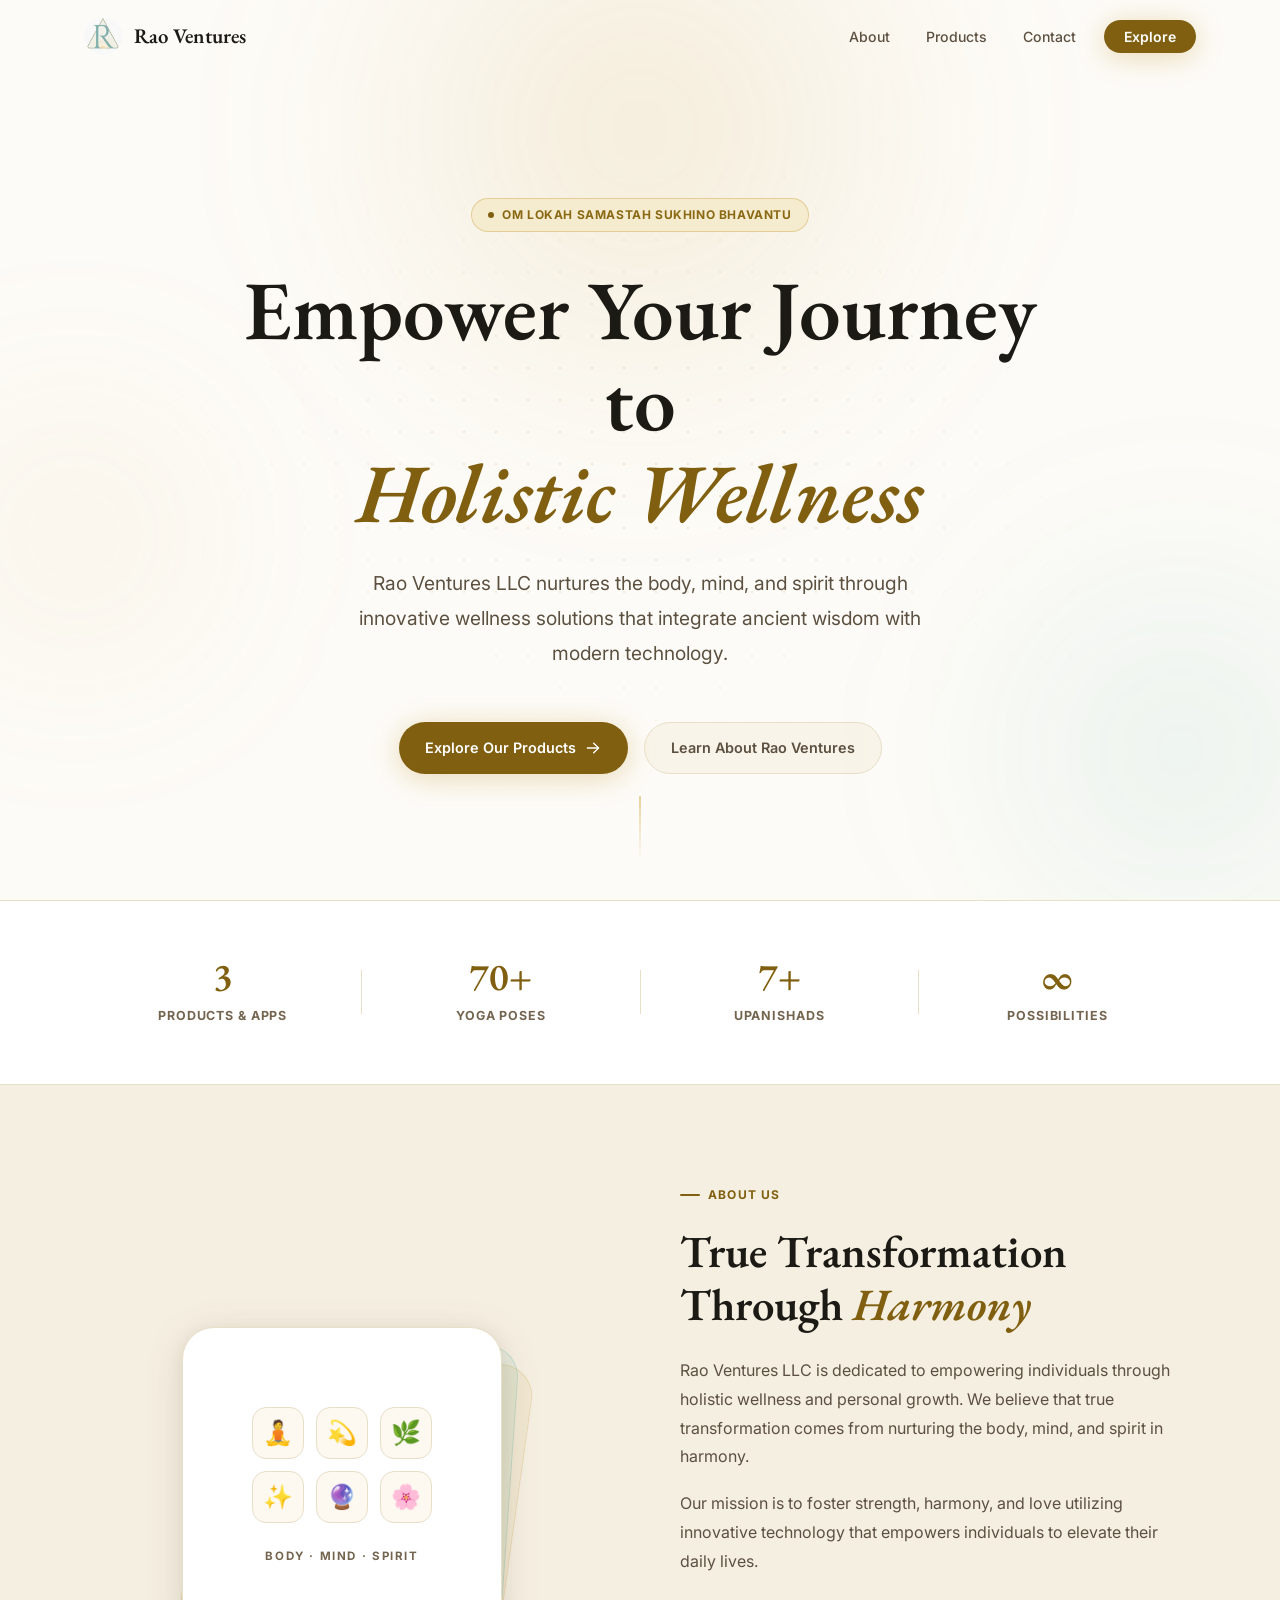
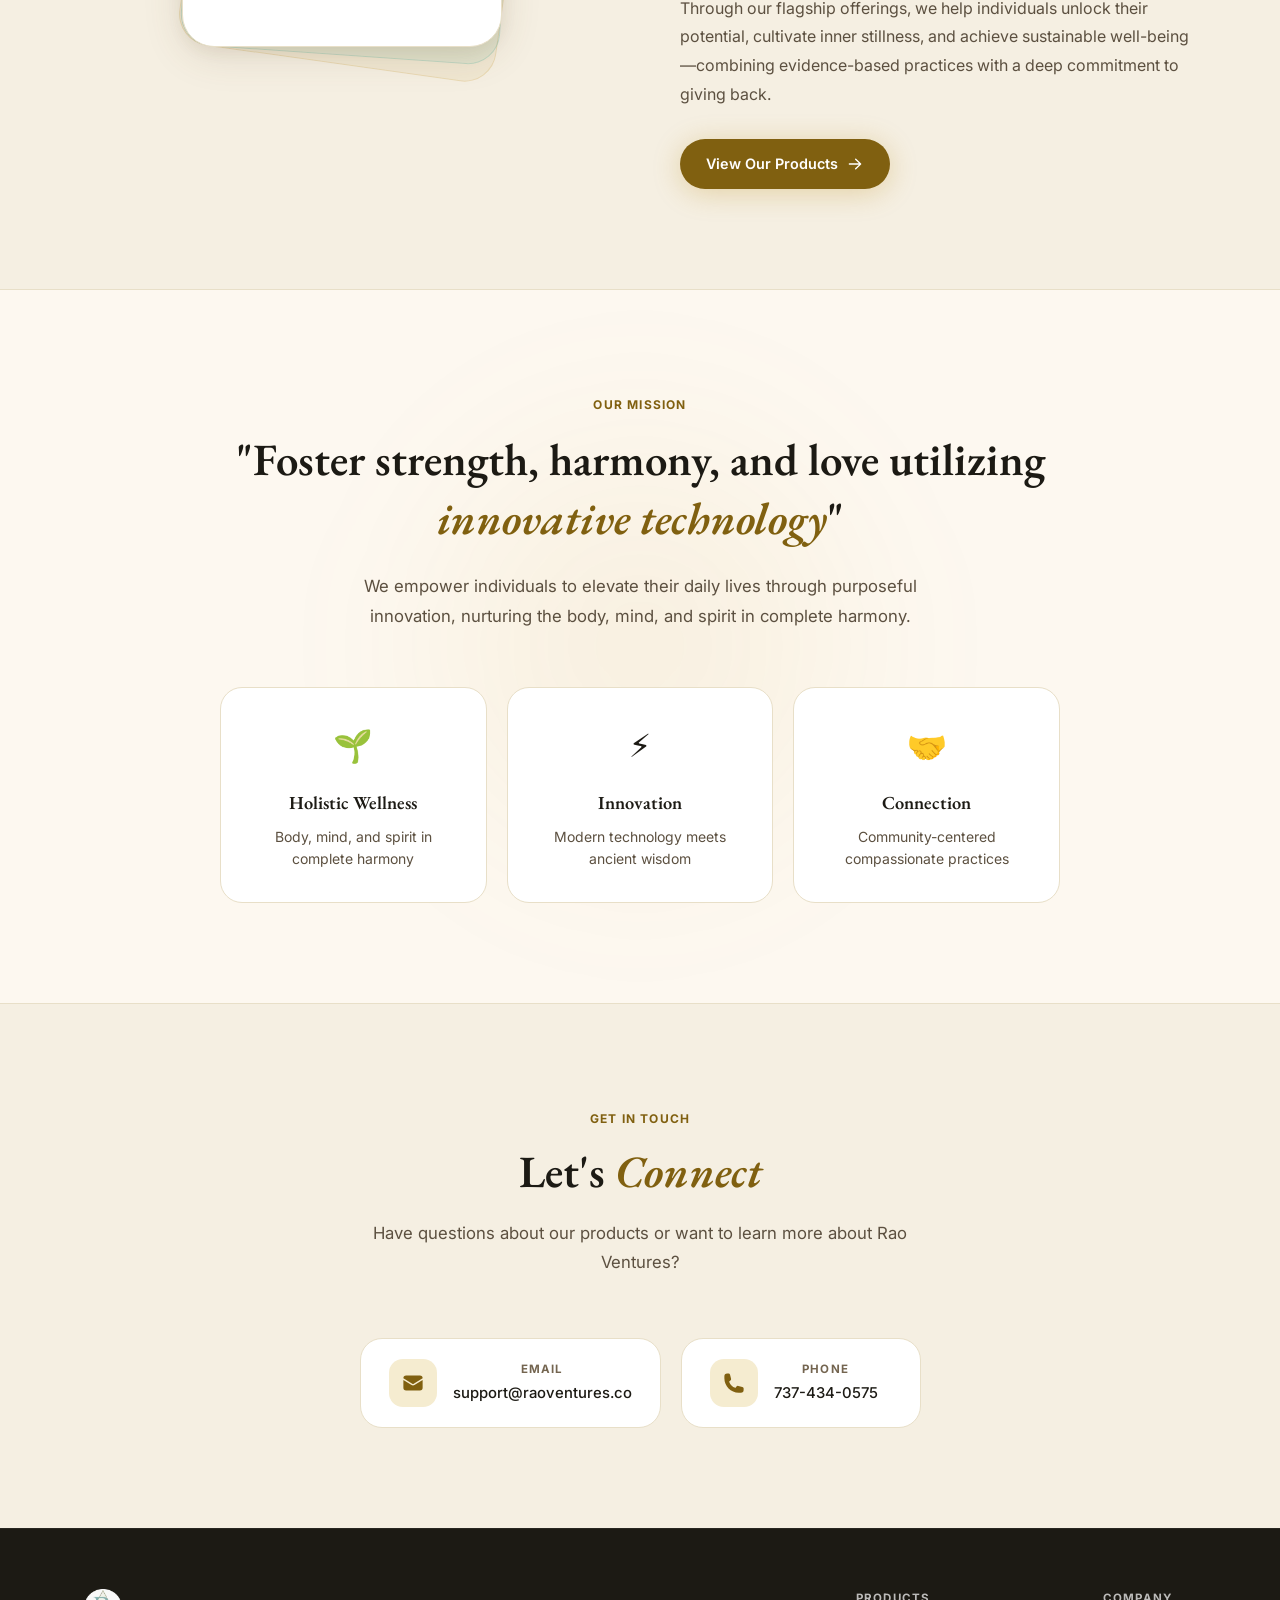
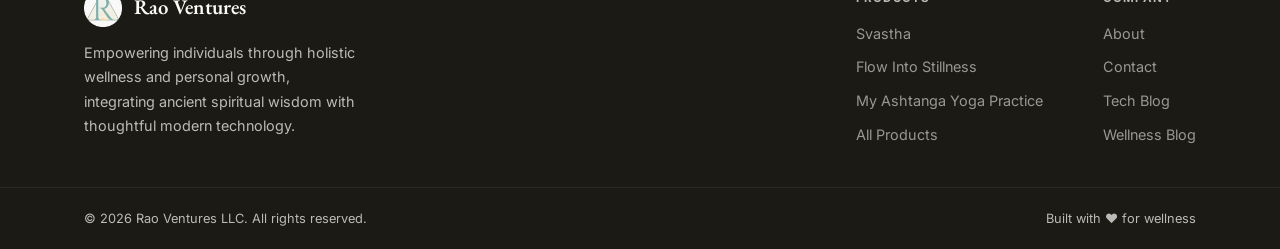
==== index.html @ b7d1df50 "feat: enhance accessibility with skip link and ARIA attributes" ====
<!DOCTYPE html>
<html lang="en">

<head>
  <meta charset="UTF-8" />
  <meta name="viewport" content="width=device-width, initial-scale=1.0" />
  <title>Rao Ventures — Holistic Wellness & Innovation</title>
  <meta name="description"
    content="Rao Ventures LLC empowers individuals through holistic wellness and personal growth, integrating modern technologies with compassionate, community-centered practices." />
  <meta name="keywords"
    content="Rao Ventures, wellness, yoga, meditation, technology, holistic health, Svastha, Flow Into Stillness" />
  <meta name="author" content="Rao Ventures LLC" />
  <meta property="og:title" content="Rao Ventures — Holistic Wellness & Innovation" />
  <meta property="og:description" content="Empowering individuals through holistic wellness and personal growth." />
  <meta property="og:url" content="https://raoventures.co" />
  <meta property="og:type" content="website" />
  <meta name="twitter:card" content="summary_large_image" />
  <meta name="twitter:site" content="@rao_ventures" />
  <link rel="canonical" href="https://raoventures.co" />

  <link rel="preconnect" href="https://fonts.googleapis.com" />
  <link rel="preconnect" href="https://fonts.gstatic.com" crossorigin />
  <link rel="preload"
    href="https://fonts.googleapis.com/css2?family=EB+Garamond:ital,wght@0,400;0,500;0,600;1,400;1,600&family=Inter:wght@300;400;500;600;700&display=swap"
    as="style" onload="this.onload=null;this.rel='stylesheet'" />
  <noscript>
    <link
      href="https://fonts.googleapis.com/css2?family=EB+Garamond:ital,wght@0,400;0,500;0,600;1,400;1,600&family=Inter:wght@300;400;500;600;700&display=swap"
      rel="stylesheet" />
  </noscript>
  <link rel="preload" as="image" href="images/r_logo.webp" fetchpriority="high" type="image/webp" />

  <link rel="stylesheet" href="styles.css" />
  <link rel="icon" type="image/png" href="images/r_logo.png" />

  <!-- Vexo Web Analytics -->
  <script src="https://www.vexo.co/analytics.js" defer></script>
</head>

<body class="home-page">
  <a class="skip-link" href="#main-content">Skip to main content</a>

  <!-- Navigation -->
  <nav id="navbar" role="navigation" aria-label="Main navigation">
    <div class="nav-inner container">
      <a href="index.html" class="nav-brand" aria-label="Rao Ventures Home">
        <picture>
          <source srcset="images/r_logo.webp" type="image/webp" />
          <img src="images/r_logo.png" alt="Rao Ventures logo" class="nav-logo-img" width="38" height="38" />
        </picture>
        <span class="nav-brand-name">Rao Ventures</span>
      </a>
      <ul class="nav-links" role="list">
        <li><a href="#about" class="nav-link">About</a></li>
        <li><a href="products.html" class="nav-link">Products</a></li>
        <li><a href="#contact" class="nav-link">Contact</a></li>
        <li><a href="products.html" class="nav-cta" id="nav-explore-btn">Explore</a></li>
      </ul>
      <button class="nav-toggle" id="nav-toggle" type="button" aria-label="Toggle navigation menu" aria-expanded="false"
        aria-controls="nav-mobile-menu">
        <span aria-hidden="true"></span><span aria-hidden="true"></span><span aria-hidden="true"></span>
      </button>
    </div>
    <div class="nav-mobile-menu" id="nav-mobile-menu" aria-hidden="true">
      <a href="#about" class="nav-mobile-link">About</a>
      <a href="products.html" class="nav-mobile-link">Products</a>
      <a href="#contact" class="nav-mobile-link">Contact</a>
    </div>
  </nav>

  <main id="main-content" tabindex="-1">
  <!-- Hero Section -->
  <section class="hero" id="hero" aria-labelledby="hero-title">
    <div class="hero-bg" aria-hidden="true">
      <div class="hero-orb hero-orb-1"></div>
      <div class="hero-orb hero-orb-2"></div>
      <div class="hero-orb hero-orb-3"></div>
      <div class="hero-grid"></div>
    </div>
    <div class="container hero-content">
      <div class="hero-badge reveal">
        <span class="hero-badge-dot"></span>
        <span lang="sa-Latn">Om Lokah Samastah Sukhino Bhavantu</span>
        <span class="sr-only"> — May all beings everywhere be happy and free</span>
      </div>

      <h1 id="hero-title" class="hero-title reveal reveal-delay-1">
        Empower Your Journey to<br />
        <em class="hero-title-accent">Holistic Wellness</em>
      </h1>
      <p class="hero-subtitle reveal reveal-delay-2">
        Rao Ventures LLC nurtures the body, mind, and spirit through innovative wellness solutions that integrate
        ancient wisdom with modern technology.
      </p>
      <div class="hero-actions reveal reveal-delay-3">
        <a href="products.html" class="btn btn-primary" id="hero-explore-btn">
          <span>Explore Our Products</span>
          <svg xmlns="http://www.w3.org/2000/svg" viewBox="0 0 20 20" fill="currentColor" aria-hidden="true">
            <path fill-rule="evenodd"
              d="M3 10a.75.75 0 01.75-.75h10.638L10.23 5.29a.75.75 0 111.04-1.08l5.5 5.25a.75.75 0 010 1.08l-5.5 5.25a.75.75 0 11-1.04-1.08l4.158-3.96H3.75A.75.75 0 013 10z"
              clip-rule="evenodd" />
          </svg>
        </a>
        <a href="#about" class="btn btn-ghost" id="hero-about-btn">Learn About Rao Ventures</a>
      </div>
    </div>
    <div class="hero-scroll-indicator" aria-hidden="true">
      <div class="scroll-line"></div>
    </div>
  </section>

  <!-- Stats Bar -->
  <section class="stats-bar" aria-label="Key statistics">
    <div class="container stats-inner">
      <div class="stat reveal">
        <span class="stat-number">3</span>
        <span class="stat-label">Products &amp; Apps</span>
      </div>
      <div class="stat-divider" aria-hidden="true"></div>
      <div class="stat reveal reveal-delay-1">
        <span class="stat-number">70+</span>
        <span class="stat-label">Yoga Poses</span>
      </div>
      <div class="stat-divider" aria-hidden="true"></div>
      <div class="stat reveal reveal-delay-2">
        <span class="stat-number">7+</span>
        <span class="stat-label">Upanishads</span>
      </div>
      <div class="stat-divider" aria-hidden="true"></div>
      <div class="stat reveal reveal-delay-3">
        <span class="stat-number"><span aria-hidden="true">∞</span><span class="sr-only">Unlimited</span></span>
        <span class="stat-label">Possibilities</span>
      </div>
    </div>
  </section>

  <!-- About Section -->
  <section class="about section-pad" id="about" tabindex="-1" aria-labelledby="about-title">
    <div class="container">
      <div class="about-grid">
        <div class="about-visual reveal">
          <div class="about-card-stack">
            <div class="about-card about-card-bg"></div>
            <div class="about-card about-card-mid"></div>
            <div class="about-card about-card-front">
              <div class="about-icon-grid">
                <div class="about-icon-item" aria-hidden="true">🧘</div>
                <div class="about-icon-item" aria-hidden="true">💫</div>
                <div class="about-icon-item" aria-hidden="true">🌿</div>
                <div class="about-icon-item" aria-hidden="true">✨</div>
                <div class="about-icon-item" aria-hidden="true">🔮</div>
                <div class="about-icon-item" aria-hidden="true">🌸</div>
              </div>
              <p class="about-card-text">Body · Mind · Spirit</p>
            </div>
          </div>
        </div>
        <div class="about-text">
          <div class="section-label reveal">About Us</div>
          <h2 id="about-title" class="section-title reveal reveal-delay-1">
            True Transformation Through <em>Harmony</em>
          </h2>
          <p class="about-para reveal reveal-delay-2">
            Rao Ventures LLC is dedicated to empowering individuals through holistic wellness and personal growth. We
            believe that true transformation comes from nurturing the body, mind, and spirit in harmony.
          </p>
          <p class="about-para reveal reveal-delay-3">
            Our mission is to foster strength, harmony, and love utilizing innovative technology that empowers
            individuals to elevate their daily lives.
          </p>
          <p class="about-para reveal reveal-delay-3">
            Through our flagship offerings, we help individuals unlock their potential, cultivate inner stillness, and
            achieve sustainable well-being—combining evidence-based practices with a deep commitment to giving back.
          </p>
          <a href="products.html" class="btn btn-primary reveal reveal-delay-3" id="about-products-btn">
            <span>View Our Products</span>
            <svg xmlns="http://www.w3.org/2000/svg" viewBox="0 0 20 20" fill="currentColor" aria-hidden="true">
              <path fill-rule="evenodd"
                d="M3 10a.75.75 0 01.75-.75h10.638L10.23 5.29a.75.75 0 111.04-1.08l5.5 5.25a.75.75 0 010 1.08l-5.5 5.25a.75.75 0 11-1.04-1.08l4.158-3.96H3.75A.75.75 0 013 10z"
                clip-rule="evenodd" />
            </svg>
          </a>
        </div>
      </div>
    </div>
  </section>

  <!-- Mission Section -->
  <section class="mission section-pad" aria-labelledby="mission-title">
    <div class="mission-bg" aria-hidden="true">
      <div class="mission-orb"></div>
    </div>
    <div class="container">
      <div class="mission-inner reveal">
        <div class="section-label section-label-light">Our Mission</div>
        <h2 id="mission-title" class="mission-title">
          "Foster strength, harmony, and love utilizing<br class="desktop-only" />
          <em>innovative technology</em>"
        </h2>
        <p class="mission-text">
          We empower individuals to elevate their daily lives through purposeful innovation, nurturing the body,
          mind, and spirit in complete harmony.
        </p>
        <div class="mission-pillars" role="list">
          <div class="pillar" role="listitem">
            <div class="pillar-icon" aria-hidden="true">🌱</div>
            <h3 class="pillar-title">Holistic Wellness</h3>
            <p class="pillar-text">Body, mind, and spirit in complete harmony</p>
          </div>
          <div class="pillar" role="listitem">
            <div class="pillar-icon" aria-hidden="true">⚡</div>
            <h3 class="pillar-title">Innovation</h3>
            <p class="pillar-text">Modern technology meets ancient wisdom</p>
          </div>
          <div class="pillar" role="listitem">
            <div class="pillar-icon" aria-hidden="true">🤝</div>
            <h3 class="pillar-title">Connection</h3>
            <p class="pillar-text">Community-centered compassionate practices</p>
          </div>
        </div>
      </div>
    </div>
  </section>

  <!-- Contact Section -->
  <section class="contact section-pad" id="contact" tabindex="-1" aria-labelledby="contact-title">
    <div class="container">
      <div class="contact-inner reveal">
        <div class="section-label">Get In Touch</div>
        <h2 id="contact-title" class="section-title">Let's <em>Connect</em></h2>
        <p class="section-subtitle">Have questions about our products or want to learn more about Rao Ventures?</p>
        <div class="contact-methods">
          <a href="mailto:support@raoventures.co" class="contact-method" id="contact-email">
            <div class="contact-method-icon" aria-hidden="true">
              <svg xmlns="http://www.w3.org/2000/svg" viewBox="0 0 24 24" fill="currentColor">
                <path d="M1.5 8.67v8.58a3 3 0 003 3h15a3 3 0 003-3V8.67l-8.928 5.493a3 3 0 01-3.144 0L1.5 8.67z" />
                <path
                  d="M22.5 6.908V6.75a3 3 0 00-3-3h-15a3 3 0 00-3 3v.158l9.714 5.978a1.5 1.5 0 001.572 0L22.5 6.908z" />
              </svg>
            </div>
            <div class="contact-method-text">
              <span class="contact-method-label">Email</span>
              <span class="contact-method-value">support@raoventures.co</span>
            </div>
          </a>
          <a href="tel:737-434-0575" class="contact-method" id="contact-phone">
            <div class="contact-method-icon" aria-hidden="true">
              <svg xmlns="http://www.w3.org/2000/svg" viewBox="0 0 24 24" fill="currentColor">
                <path fill-rule="evenodd"
                  d="M1.5 4.5a3 3 0 013-3h1.372c.86 0 1.61.586 1.819 1.42l1.105 4.423a1.875 1.875 0 01-.694 1.955l-1.293.97c-.135.101-.164.249-.126.352a11.285 11.285 0 006.697 6.697c.103.038.25.009.352-.126l.97-1.293a1.875 1.875 0 011.955-.694l4.423 1.105c.834.209 1.42.959 1.42 1.82V19.5a3 3 0 01-3 3h-2.25C8.552 22.5 1.5 15.448 1.5 6.75V4.5z"
                  clip-rule="evenodd" />
              </svg>
            </div>
            <div class="contact-method-text">
              <span class="contact-method-label">Phone</span>
              <span class="contact-method-value">737-434-0575</span>
            </div>
          </a>
        </div>
      </div>
    </div>
  </section>

  </main>

  <!-- Footer -->
  <footer class="footer" role="contentinfo">
    <div class="container footer-inner">
      <div class="footer-brand">
        <a href="index.html" class="nav-brand" aria-label="Rao Ventures Home">
          <picture>
            <source srcset="images/r_logo.webp" type="image/webp" />
            <img src="images/r_logo.png" alt="Rao Ventures logo" class="nav-logo-img" width="38" height="38" />
          </picture>
          <span class="nav-brand-name">Rao Ventures</span>
        </a>
        <p class="footer-tagline">Empowering individuals through holistic wellness and personal growth, integrating
          ancient spiritual wisdom with thoughtful modern technology.</p>
      </div>
      <nav class="footer-links" aria-label="Footer navigation">
        <div class="footer-col">
          <h3 class="footer-col-title">Products</h3>
          <a href="https://svastha.co/" class="footer-link" target="_blank" rel="noopener noreferrer">Svastha<span class="sr-only"> (opens in a new tab)</span></a>
          <a href="https://flowintostillness.com/" class="footer-link" target="_blank" rel="noopener noreferrer">Flow
            Into Stillness<span class="sr-only"> (opens in a new tab)</span></a>
          <a href="https://ashtangapractice.com/" class="footer-link" target="_blank" rel="noopener noreferrer">My
            Ashtanga Yoga Practice<span class="sr-only"> (opens in a new tab)</span></a>
          <a href="products.html" class="footer-link">All Products</a>
        </div>
        <div class="footer-col">
          <h3 class="footer-col-title">Company</h3>
          <a href="#about" class="footer-link">About</a>
          <a href="#contact" class="footer-link">Contact</a>
          <a href="https://uidev.net" class="footer-link" target="_blank" rel="noopener noreferrer">Tech Blog<span class="sr-only"> (opens in a new tab)</span></a>
          <a href="https://flowintostillness.com/blog" class="footer-link" target="_blank"
            rel="noopener noreferrer">Wellness Blog<span class="sr-only"> (opens in a new tab)</span></a>
        </div>
      </nav>
    </div>
    <div class="footer-bottom">
      <div class="container footer-bottom-inner">
        <p class="footer-copy">© 2026 Rao Ventures LLC. All rights reserved.</p>
        <p class="footer-made">Built with ❤️ for wellness</p>
      </div>
    </div>
  </footer>

  <script src="main.js"></script>
</body>

</html>
---- styles.css ----
/* ═══════════════════════════════════════════════════════════════
   Rao Ventures — Design System (Light / Warm Cream Theme)
   Compatible with Svastha (gold/cream) & Flow Into Stillness (teal/green)
   ═══════════════════════════════════════════════════════════════ */

/* ── Design Tokens ─────────────────────────────────────────────── */
:root {
  /* Gold palette (from Svastha) */
  --gold: #B8860B;
  --gold-light: #D4A843;
  --gold-dark: #8B6914;
  --gold-pale: #F5ECD0;
  --gold-glow: rgba(184, 134, 11, 0.15);

  /* Teal palette (from Flow Into Stillness) */
  --teal: #0D9488;
  --teal-light: #14B8A6;
  --teal-dark: #0F766E;
  --teal-pale: #F0FDFB;
  --teal-glow: rgba(13, 148, 136, 0.12);

  /* Amber/Terracotta palette (from My Ashtanga Practice) */
  --amber: #D97706;
  --amber-light: #F59E0B;
  --amber-dark: #B45309;
  --amber-pale: #FEF3C7;
  --amber-glow: rgba(217, 119, 6, 0.15);

  /* Warm neutrals */
  --cream: #FDFBF7;
  --cream-dark: #F5EFE2;
  --cream-mid: #EDE4D0;
  --surface: #FFFFFF;
  --surface-warm: #FDF8F0;

  /* Text */
  --text: #1C1A14;
  --text-sec: #5C5040;
  --text-tert: #9E8E78;

  /* Borders */
  --border: #E8DFC8;
  --border-hover: #D4C4A0;

  /* Gradients */
  --grad-gold: linear-gradient(135deg, var(--gold) 0%, var(--gold-light) 100%);
  --grad-teal: linear-gradient(135deg, var(--teal) 0%, var(--teal-light) 100%);
  --grad-amber: linear-gradient(135deg, var(--amber) 0%, var(--amber-light) 100%);
  --grad-warm: linear-gradient(135deg, #B8860B 0%, #D4A843 50%, #0D9488 100%);

  /* Shadows */
  --shadow-sm: 0 1px 4px rgba(100, 80, 40, 0.08), 0 1px 2px rgba(100, 80, 40, 0.05);
  --shadow-md: 0 4px 20px rgba(100, 80, 40, 0.10), 0 2px 8px rgba(100, 80, 40, 0.06);
  --shadow-lg: 0 8px 40px rgba(100, 80, 40, 0.14), 0 4px 16px rgba(100, 80, 40, 0.08);
  --shadow-gold: 0 4px 28px rgba(184, 134, 11, 0.28);
  --shadow-teal: 0 4px 28px rgba(13, 148, 136, 0.28);
  --shadow-amber: 0 4px 28px rgba(217, 119, 6, 0.28);

  /* Spacing */
  --radius-sm: 8px;
  --radius-md: 14px;
  --radius-lg: 22px;
  --radius-xl: 32px;
  --radius-full: 9999px;

  /* Typography */
  --font-sans: 'EB Garamond', Georgia, serif;
  --font-ui: 'Inter', system-ui, sans-serif;

  /* Motion */
  --ease: cubic-bezier(0.4, 0, 0.2, 1);
  --ease-spring: cubic-bezier(0.34, 1.56, 0.64, 1);
  --dur: 0.3s;
}

/* ── Reset & Base ───────────────────────────────────────────────── */
*,
*::before,
*::after {
  box-sizing: border-box;
  margin: 0;
  padding: 0;
}

html {
  scroll-behavior: smooth;
}

body {
  font-family: var(--font-ui);
  background: var(--cream);
  color: var(--text);
  line-height: 1.65;
  overflow-x: hidden;
  -webkit-font-smoothing: antialiased;
}

img {
  max-width: 100%;
  display: block;
}

a {
  color: inherit;
  text-decoration: none;
}

ul {
  list-style: none;
}

button {
  cursor: pointer;
  border: none;
  background: none;
  font: inherit;
}

/* ── Utilities ──────────────────────────────────────────────────── */
.container {
  max-width: 1160px;
  margin: 0 auto;
  padding: 0 24px;
}

.section-pad {
  padding: 100px 0;
}

.desktop-only {
  display: block;
}

/* ── Section Labels & Titles ────────────────────────────────────── */
.section-label {
  display: inline-flex;
  align-items: center;
  gap: 8px;
  font-family: var(--font-ui);
  font-size: 0.75rem;
  font-weight: 700;
  letter-spacing: 0.1em;
  text-transform: uppercase;
  color: var(--gold);
  margin-bottom: 16px;
}

.section-label::before {
  content: '';
  display: block;
  width: 20px;
  height: 2px;
  background: var(--gold);
  border-radius: 2px;
}


.section-title {
  font-family: var(--font-sans);
  font-size: clamp(2rem, 4vw, 2.8rem);
  font-weight: 600;
  line-height: 1.2;
  color: var(--text);
  margin-bottom: 20px;
}

.section-title em {
  font-style: italic;
  color: var(--gold);
}

.section-subtitle {
  font-size: 1.05rem;
  font-family: var(--font-ui);
  color: var(--text-sec);
  max-width: 560px;
  margin: 0 auto 60px;
  line-height: 1.75;
}

/* ── Buttons ────────────────────────────────────────────────────── */
.btn {
  display: inline-flex;
  align-items: center;
  gap: 8px;
  font-family: var(--font-ui);
  font-size: 0.9rem;
  font-weight: 600;
  padding: 13px 26px;
  border-radius: var(--radius-full);
  transition: all var(--dur) var(--ease);
  cursor: pointer;
  white-space: nowrap;
}

.btn svg {
  width: 18px;
  height: 18px;
  flex-shrink: 0;
}

.btn-primary {
  background: var(--gold);
  color: #fff;
  box-shadow: var(--shadow-gold);
}

.btn-primary:hover {
  background: var(--gold-dark);
  transform: translateY(-2px);
  box-shadow: 0 8px 36px rgba(184, 134, 11, 0.4);
}

.btn-primary:active {
  transform: translateY(0);
}

.product-tag-live {
  background: rgba(16, 185, 129, 0.12);
  color: #059669;
  border: 1px solid rgba(16, 185, 129, 0.3);
  display: inline-flex;
  align-items: center;
  gap: 5px;
}

.product-tag-live-dot {
  width: 6px;
  height: 6px;
  border-radius: 50%;
  background: #10b981;
}

.product-visual-badge-live {
  background: rgba(255, 255, 255, 0.95);
  color: #065f46;
  border: 1px solid rgba(16, 185, 129, 0.3);
  box-shadow: var(--shadow-md);
  display: inline-flex;
  align-items: center;
  gap: 6px;
}

.product-visual-badge-live .product-tag-live-dot {
  background: #10b981;
}

.btn-ghost {
  background: rgba(184, 134, 11, 0.06);
  color: var(--text-sec);
  border: 1.5px solid var(--border);
}

.btn-ghost:hover {
  background: var(--gold-pale);
  color: var(--gold-dark);
  border-color: var(--border-hover);
  transform: translateY(-2px);
}

/* ── Scroll Reveal Animations ───────────────────────────────────── */
.reveal {
  opacity: 1;
  transform: none;
  transition: opacity 0.65s var(--ease), transform 0.65s var(--ease);
}

.reveal.reveal-pending {
  opacity: 0;
  transform: translateY(24px);
  transition: opacity 0.65s var(--ease), transform 0.65s var(--ease);
}

.reveal.visible,
.reveal:focus-within {
  opacity: 1;
  transform: translateY(0);
}

.reveal-delay-1 {
  transition-delay: 0.1s;
}

.reveal-delay-2 {
  transition-delay: 0.2s;
}

.reveal-delay-3 {
  transition-delay: 0.3s;
}

@media (prefers-reduced-motion: reduce) {
  .reveal.reveal-pending {
    opacity: 1;
    transform: none;
    transition: none;
  }
}

/* ════════════════════════════════════════════════════════════════
   NAVIGATION
   ════════════════════════════════════════════════════════════════ */
#navbar {
  position: fixed;
  top: 0;
  left: 0;
  right: 0;
  z-index: 1000;
  transition: background var(--dur) var(--ease), border-color var(--dur) var(--ease), backdrop-filter var(--dur) var(--ease), box-shadow var(--dur) var(--ease);
}

#navbar.scrolled {
  background: rgba(253, 251, 247, 0.92);
  backdrop-filter: blur(20px);
  -webkit-backdrop-filter: blur(20px);
  border-bottom: 1px solid var(--border);
  box-shadow: var(--shadow-sm);
}

.nav-inner {
  display: flex;
  align-items: center;
  justify-content: space-between;
  height: 72px;
}

.nav-brand {
  display: flex;
  align-items: center;
  gap: 12px;
  text-decoration: none;
}

.nav-logo-img {
  width: 38px;
  height: 38px;
  object-fit: contain;
  flex-shrink: 0;
}

.nav-brand-name {
  font-family: var(--font-sans);
  font-size: 1.3rem;
  font-weight: 600;
  color: var(--text);
}

.nav-links {
  display: flex;
  align-items: center;
  gap: 4px;
  list-style: none;
}

.nav-link {
  font-family: var(--font-ui);
  font-size: 0.88rem;
  font-weight: 500;
  color: var(--text-sec);
  padding: 7px 16px;
  border-radius: var(--radius-full);
  transition: color var(--dur), background var(--dur);
}

.nav-link:hover,
.nav-link-active {
  color: var(--gold-dark);
  background: var(--gold-pale);
}

.nav-cta {
  font-family: var(--font-ui);
  font-size: 0.875rem;
  font-weight: 600;
  color: #fff;
  background: var(--gold);
  padding: 8px 20px;
  border-radius: var(--radius-full);
  box-shadow: var(--shadow-gold);
  transition: background var(--dur), transform var(--dur), box-shadow var(--dur);
  margin-left: 8px;
}

.nav-cta:hover {
  background: var(--gold-dark);
  transform: translateY(-1px);
  box-shadow: 0 6px 24px rgba(184, 134, 11, 0.4);
}

/* Mobile toggle */
.nav-toggle {
  display: none;
  flex-direction: column;
  gap: 5px;
  padding: 8px;
  border-radius: var(--radius-sm);
}

.nav-toggle span {
  display: block;
  width: 22px;
  height: 2px;
  background: var(--text-sec);
  border-radius: 2px;
  transition: all var(--dur) var(--ease);
}

/* Mobile menu */
.nav-mobile-menu {
  display: none;
  flex-direction: column;
  padding: 16px 24px 24px;
  background: rgba(253, 251, 247, 0.98);
  border-top: 1px solid var(--border);
  gap: 4px;
}

.nav-mobile-link {
  font-family: var(--font-ui);
  font-size: 1rem;
  font-weight: 500;
  color: var(--text-sec);
  padding: 12px 0;
  border-bottom: 1px solid var(--border);
  transition: color var(--dur);
}

.nav-mobile-link:hover {
  color: var(--gold-dark);
}

.nav-mobile-link:last-child {
  border-bottom: none;
}

/* ════════════════════════════════════════════════════════════════
   HERO SECTION
   ════════════════════════════════════════════════════════════════ */
.hero {
  position: relative;
  min-height: 100vh;
  display: flex;
  align-items: center;
  padding-top: 72px;
  overflow: hidden;
  background: var(--cream);
}

.hero-bg {
  position: absolute;
  inset: 0;
  pointer-events: none;
}

.hero-orb {
  position: absolute;
  border-radius: 50%;
  filter: blur(90px);
}

.hero-orb-1 {
  width: 700px;
  height: 700px;
  background: radial-gradient(circle, rgba(184, 134, 11, 0.14) 0%, transparent 70%);
  top: -220px;
  left: 50%;
  transform: translateX(-50%);
  animation: float-orb 10s ease-in-out infinite;
}

.hero-orb-2 {
  width: 500px;
  height: 500px;
  background: radial-gradient(circle, rgba(13, 148, 136, 0.10) 0%, transparent 70%);
  bottom: -100px;
  right: -150px;
  animation: float-orb-2 12s ease-in-out infinite;
}

.hero-orb-3 {
  width: 350px;
  height: 350px;
  background: radial-gradient(circle, rgba(212, 168, 67, 0.12) 0%, transparent 70%);
  top: 40%;
  left: -100px;
  animation: float-orb-3 9s ease-in-out infinite;
}

@keyframes float-orb {

  0%,
  100% {
    transform: translateX(-50%) translateY(0);
  }

  50% {
    transform: translateX(-50%) translateY(-28px);
  }
}

@keyframes float-orb-2 {

  0%,
  100% {
    transform: translateY(0);
  }

  50% {
    transform: translateY(-20px);
  }
}

@keyframes float-orb-3 {

  0%,
  100% {
    transform: translateY(0);
  }

  50% {
    transform: translateY(-16px);
  }
}

/* Subtle dot-grid texture */
.hero-grid {
  position: absolute;
  inset: 0;
  background-image: radial-gradient(circle, rgba(184, 134, 11, 0.18) 1px, transparent 1px);
  background-size: 32px 32px;
  mask-image: radial-gradient(ellipse 80% 80% at 50% 50%, black 0%, transparent 65%);
}

.hero-content {
  position: relative;
  z-index: 1;
  text-align: center;
  padding: 80px 24px;
}

.hero-badge {
  display: inline-flex;
  align-items: center;
  gap: 8px;
  background: var(--gold-pale);
  border: 1px solid rgba(184, 134, 11, 0.3);
  color: var(--gold-dark);
  font-family: var(--font-ui);
  font-size: 0.75rem;
  font-weight: 700;
  letter-spacing: 0.1em;
  text-transform: uppercase;
  padding: 6px 16px;
  border-radius: var(--radius-full);
  margin-bottom: 32px;
}

.hero-badge-dot {
  width: 6px;
  height: 6px;
  background: var(--gold);
  border-radius: 50%;
  animation: pulse-dot 2.5s ease-in-out infinite;
}

@keyframes pulse-dot {

  0%,
  100% {
    opacity: 1;
    transform: scale(1);
  }

  50% {
    opacity: 0.4;
    transform: scale(0.75);
  }
}

.hero-title {
  font-family: var(--font-sans);
  font-size: clamp(3rem, 7vw, 5.2rem);
  font-weight: 600;
  line-height: 1.1;
  color: var(--text);
  margin-bottom: 28px;
  max-width: 840px;
  margin-left: auto;
  margin-right: auto;
}

.hero-title-accent {
  font-style: italic;
  color: var(--gold);
}

.hero-subtitle {
  font-family: var(--font-ui);
  font-size: clamp(1rem, 2vw, 1.2rem);
  color: var(--text-sec);
  max-width: 580px;
  margin: 0 auto 52px;
  line-height: 1.8;
}

.hero-actions {
  display: flex;
  gap: 16px;
  justify-content: center;
  flex-wrap: wrap;
}

.hero-scroll-indicator {
  position: absolute;
  bottom: 40px;
  left: 50%;
  transform: translateX(-50%);
  display: flex;
  flex-direction: column;
  align-items: center;
}

.scroll-line {
  width: 1px;
  height: 64px;
  background: linear-gradient(to bottom, var(--gold-light), transparent);
  animation: scroll-line 2.2s ease-in-out infinite;
}

@keyframes scroll-line {
  0% {
    transform: scaleY(0);
    transform-origin: top;
  }

  50% {
    transform: scaleY(1);
    transform-origin: top;
  }

  51% {
    transform: scaleY(1);
    transform-origin: bottom;
  }

  100% {
    transform: scaleY(0);
    transform-origin: bottom;
  }
}

/* ════════════════════════════════════════════════════════════════
   STATS BAR
   ════════════════════════════════════════════════════════════════ */
.stats-bar {
  padding: 44px 0;
  background: var(--surface);
  border-top: 1px solid var(--border);
  border-bottom: 1px solid var(--border);
}

.stats-inner {
  display: flex;
  align-items: center;
  justify-content: center;
  flex-wrap: wrap;
}

.stat {
  text-align: center;
  padding: 12px 52px;
  flex: 1 1 140px;
}

.stat-number {
  display: block;
  font-family: var(--font-sans);
  font-size: 2.4rem;
  font-weight: 600;
  color: var(--gold);
  line-height: 1;
  margin-bottom: 6px;
}

.stat-label {
  font-family: var(--font-ui);
  font-size: 0.78rem;
  font-weight: 700;
  color: var(--text-tert);
  text-transform: uppercase;
  letter-spacing: 0.07em;
}

.stat-divider {
  width: 1px;
  height: 44px;
  background: var(--border);
  flex-shrink: 0;
}

/* ════════════════════════════════════════════════════════════════
   ABOUT SECTION
   ════════════════════════════════════════════════════════════════ */
.about {
  background: var(--cream-dark);
}

.about-grid {
  display: grid;
  grid-template-columns: 1fr 1fr;
  gap: 80px;
  align-items: center;
}

.about-visual {
  display: flex;
  justify-content: center;
}

.about-card-stack {
  position: relative;
  width: 320px;
  height: 320px;
}

.about-card {
  position: absolute;
  border-radius: var(--radius-xl);
  width: 100%;
  height: 100%;
}

.about-card-bg {
  background: rgba(184, 134, 11, 0.07);
  border: 1px solid rgba(184, 134, 11, 0.15);
  transform: rotate(8deg) translateY(16px) translateX(16px);
}

.about-card-mid {
  background: rgba(13, 148, 136, 0.06);
  border: 1px solid rgba(13, 148, 136, 0.15);
  transform: rotate(4deg) translateY(8px) translateX(8px);
}

.about-card-front {
  background: var(--surface);
  border: 1px solid var(--border);
  transform: rotate(0deg);
  display: flex;
  flex-direction: column;
  align-items: center;
  justify-content: center;
  gap: 24px;
  box-shadow: var(--shadow-lg);
}

.about-icon-grid {
  display: grid;
  grid-template-columns: repeat(3, 1fr);
  gap: 12px;
}

.about-icon-item {
  width: 52px;
  height: 52px;
  display: flex;
  align-items: center;
  justify-content: center;
  font-size: 1.5rem;
  background: var(--surface-warm);
  border-radius: var(--radius-md);
  border: 1px solid var(--border);
  transition: transform var(--dur) var(--ease-spring);
}

.about-card-front:hover .about-icon-item {
  transform: scale(1.06);
}

.about-card-text {
  font-family: var(--font-ui);
  font-size: 0.72rem;
  font-weight: 700;
  letter-spacing: 0.14em;
  text-transform: uppercase;
  color: var(--text-tert);
}

.about-text {
  display: flex;
  flex-direction: column;
  gap: 4px;
}

.about-para {
  font-family: var(--font-ui);
  font-size: 1rem;
  color: var(--text-sec);
  line-height: 1.8;
  margin-bottom: 14px;
}

.about-text .btn {
  margin-top: 12px;
  align-self: flex-start;
}

/* ════════════════════════════════════════════════════════════════
   MISSION SECTION
   ════════════════════════════════════════════════════════════════ */
.mission {
  position: relative;
  background: var(--surface-warm);
  overflow: hidden;
  border-top: 1px solid var(--border);
  border-bottom: 1px solid var(--border);
}

.mission-bg {
  position: absolute;
  inset: 0;
  pointer-events: none;
}

.mission-orb {
  position: absolute;
  width: 600px;
  height: 600px;
  background: radial-gradient(circle, rgba(184, 134, 11, 0.08) 0%, transparent 70%);
  top: 50%;
  left: 50%;
  transform: translate(-50%, -50%);
  filter: blur(60px);
}

.mission-inner {
  position: relative;
  z-index: 1;
  text-align: center;
  max-width: 840px;
  margin: 0 auto;
}

.mission-inner .section-label {
  justify-content: center;
}

.mission-inner .section-label::before {
  display: none;
}

.mission-title {
  font-family: var(--font-sans);
  font-size: clamp(1.8rem, 4vw, 2.8rem);
  font-weight: 600;
  line-height: 1.3;
  color: var(--text);
  margin-bottom: 24px;
}

.mission-title em {
  font-style: italic;
  color: var(--gold);
}

.mission-text {
  font-family: var(--font-ui);
  font-size: 1.05rem;
  color: var(--text-sec);
  line-height: 1.8;
  max-width: 620px;
  margin: 0 auto 56px;
}

.mission-pillars {
  display: grid;
  grid-template-columns: repeat(3, 1fr);
  gap: 20px;
}

.pillar {
  padding: 32px 24px;
  background: var(--surface);
  border: 1px solid var(--border);
  border-radius: var(--radius-lg);
  text-align: center;
  transition: border-color var(--dur), transform var(--dur) var(--ease), box-shadow var(--dur);
}

.pillar:hover {
  border-color: var(--gold-light);
  transform: translateY(-4px);
  box-shadow: var(--shadow-gold);
}

.pillar-icon {
  font-size: 2rem;
  margin-bottom: 14px;
  display: block;
}

.pillar-title {
  font-family: var(--font-sans);
  font-size: 1.15rem;
  font-weight: 600;
  color: var(--text);
  margin-bottom: 8px;
}

.pillar-text {
  font-family: var(--font-ui);
  font-size: 0.875rem;
  color: var(--text-sec);
  line-height: 1.6;
}

/* ════════════════════════════════════════════════════════════════
   CONTACT SECTION
   ════════════════════════════════════════════════════════════════ */
.contact {
  background: var(--cream-dark);
}

.contact-inner {
  text-align: center;
  max-width: 640px;
  margin: 0 auto;
}

.contact-inner .section-label {
  justify-content: center;
}

.contact-inner .section-label::before {
  display: none;
}

.contact-methods {
  display: flex;
  gap: 20px;
  justify-content: center;
  flex-wrap: wrap;
  margin-top: 40px;
}

.contact-method {
  display: flex;
  align-items: center;
  gap: 16px;
  padding: 20px 28px;
  background: var(--surface);
  border: 1px solid var(--border);
  border-radius: var(--radius-lg);
  transition: all var(--dur) var(--ease);
  min-width: 240px;
}

.contact-method:hover {
  border-color: var(--gold-light);
  transform: translateY(-3px);
  box-shadow: var(--shadow-gold);
}

.contact-method-icon {
  width: 48px;
  height: 48px;
  background: var(--gold-pale);
  border-radius: var(--radius-md);
  display: flex;
  align-items: center;
  justify-content: center;
  flex-shrink: 0;
}

.contact-method-icon svg {
  width: 22px;
  height: 22px;
  color: var(--gold);
}

.contact-method-text {
  display: flex;
  flex-direction: column;
  gap: 2px;
}

.contact-method-label {
  font-family: var(--font-ui);
  font-size: 0.72rem;
  font-weight: 700;
  letter-spacing: 0.09em;
  text-transform: uppercase;
  color: var(--text-tert);
}

.contact-method-value {
  font-family: var(--font-ui);
  font-size: 0.93rem;
  font-weight: 500;
  color: var(--text);
}

/* ════════════════════════════════════════════════════════════════
   FOOTER
   ════════════════════════════════════════════════════════════════ */
.footer {
  background: var(--text);
  border-top: 1px solid rgba(255, 255, 255, 0.06);
}

.footer-inner {
  display: flex;
  align-items: flex-start;
  justify-content: space-between;
  gap: 40px;
  padding: 60px 24px 40px;
  flex-wrap: wrap;
}

.footer .nav-brand .nav-brand-name {
  color: var(--cream);
}

.footer-brand {
  max-width: 280px;
}

.footer-tagline {
  font-family: var(--font-ui);
  font-size: 0.9rem;
  color: rgba(255, 255, 255, 0.4);
  line-height: 1.7;
  margin-top: 14px;
}

.footer-links {
  display: flex;
  gap: 60px;
  flex-wrap: wrap;
}

.footer-col {
  display: flex;
  flex-direction: column;
  gap: 10px;
}

.footer-col-title {
  font-family: var(--font-ui);
  font-size: 0.72rem;
  font-weight: 700;
  letter-spacing: 0.1em;
  text-transform: uppercase;
  color: rgba(255, 255, 255, 0.35);
  margin-bottom: 4px;
}

.footer-link {
  font-family: var(--font-ui);
  font-size: 0.9rem;
  color: rgba(255, 255, 255, 0.55);
  transition: color var(--dur);
}

.footer-link:hover {
  color: var(--gold-light);
}

.footer-bottom {
  border-top: 1px solid rgba(255, 255, 255, 0.07);
}

.footer-bottom-inner {
  display: flex;
  align-items: center;
  justify-content: space-between;
  padding: 20px 24px;
  flex-wrap: wrap;
  gap: 8px;
}

.footer-copy,
.footer-made {
  font-family: var(--font-ui);
  font-size: 0.8rem;
  color: rgba(255, 255, 255, 0.3);
}

/* ════════════════════════════════════════════════════════════════
   PRODUCTS PAGE — PAGE HERO
   ════════════════════════════════════════════════════════════════ */
.page-hero {
  position: relative;
  padding: 140px 0 24px;
  background: var(--cream);
  overflow: hidden;
}

.page-hero-bg {
  position: absolute;
  inset: 0;
  pointer-events: none;
}

.page-hero-content {
  position: relative;
  z-index: 1;
}

.breadcrumb {
  display: flex;
  align-items: center;
  gap: 8px;
  font-family: var(--font-ui);
  font-size: 0.82rem;
  color: var(--text-tert);
  margin-bottom: 20px;
}

.breadcrumb-link {
  color: var(--text-tert);
  transition: color var(--dur);
}

.breadcrumb-link:hover {
  color: var(--gold);
}

.breadcrumb-sep {
  color: var(--text-tert);
}

.breadcrumb-current {
  color: var(--text-sec);
}

.page-hero-title {
  font-family: var(--font-sans);
  font-size: clamp(2.4rem, 5vw, 3.8rem);
  font-weight: 600;
  line-height: 1.15;
  color: var(--text);
  margin-bottom: 20px;
  max-width: 600px;
}

.page-hero-title em {
  font-style: italic;
  color: var(--gold);
}

.page-hero-subtitle {
  font-family: var(--font-ui);
  font-size: 1.05rem;
  color: var(--text-sec);
  max-width: 520px;
  line-height: 1.8;
}

/* ════════════════════════════════════════════════════════════════
   PRODUCTS DETAIL PAGE
   ════════════════════════════════════════════════════════════════ */
.products-detail {
  background: var(--cream);
}

.products-detail.section-pad {
  padding-top: 20px;
  padding-bottom: 80px;
}

.product-detail {
  padding: 48px 0;
}

.product-detail:first-child {
  padding-top: 16px;
}

.product-detail:nth-child(odd) {
  background: var(--cream);
}

.product-detail-grid {
  display: grid;
  grid-template-columns: 1fr 1fr;
  gap: 80px;
  align-items: center;
}

.product-detail-grid-reverse {
  direction: rtl;
}

.product-detail-grid-reverse>* {
  direction: ltr;
}

/* Product real screenshot */
.product-screenshot-wrapper {
  position: relative;
  display: flex;
  justify-content: center;
  align-items: center;
  padding: 20px;
}

.product-screenshot-glow {
  position: absolute;
  width: 400px;
  height: 400px;
  border-radius: 50%;
  background: radial-gradient(circle, rgba(184, 134, 11, 0.2) 0%, transparent 70%);
  filter: blur(55px);
  top: 50%;
  left: 50%;
  transform: translate(-50%, -50%);
  pointer-events: none;
}

.product-screenshot {
  position: relative;
  z-index: 1;
  width: auto;
  max-width: 400px;
  height: auto;
  border-radius: var(--radius-xl);
  border: 1px solid var(--border);
  box-shadow:
    var(--shadow-lg),
    0 0 0 4px rgba(184, 134, 11, 0.08);
  display: block;
  transition: transform var(--dur) var(--ease), box-shadow var(--dur);
}

.product-screenshot-wrapper:hover .product-screenshot {
  transform: translateY(-8px) scale(1.01);
  box-shadow:
    0 24px 64px rgba(100, 80, 40, 0.18),
    0 0 0 4px rgba(184, 134, 11, 0.15);
}

.product-screenshot-svastha .product-visual-badge,
.product-screenshot-flow .product-visual-badge {
  position: absolute;
  bottom: 8px;
  right: 8px;
  z-index: 2;
}

.product-screenshot-glow-flow {
  background: radial-gradient(circle, rgba(13, 148, 136, 0.22) 0%, transparent 70%);
}

.product-screenshot-glow-ashtanga {
  background: radial-gradient(circle, rgba(217, 119, 6, 0.22) 0%, transparent 70%);
}

.product-screenshot-flow .product-screenshot {
  box-shadow:
    var(--shadow-lg),
    0 0 0 4px rgba(13, 148, 136, 0.08);
}

.product-screenshot-flow:hover .product-screenshot {
  box-shadow:
    0 24px 64px rgba(13, 148, 136, 0.15),
    0 0 0 4px rgba(13, 148, 136, 0.15);
}

.product-screenshot-ashtanga .product-screenshot {
  box-shadow:
    var(--shadow-lg),
    0 0 0 4px rgba(217, 119, 6, 0.08);
}

.product-screenshot-ashtanga:hover .product-screenshot {
  box-shadow:
    0 24px 64px rgba(217, 119, 6, 0.15),
    0 0 0 4px rgba(217, 119, 6, 0.15);
}

.product-screenshot-ashtanga .product-visual-badge {
  position: absolute;
  bottom: 8px;
  right: 8px;
  z-index: 2;
}

@media (max-width: 768px) {
  .product-screenshot {
    max-width: 300px;
  }
}

.product-visual-badge {
  position: absolute;
  bottom: 20px;
  right: 10px;
  background: var(--surface);
  border: 1px solid var(--border);
  border-radius: var(--radius-full);
  padding: 8px 14px;
  font-family: var(--font-ui);
  font-size: 0.78rem;
  font-weight: 600;
  color: var(--text-sec);
  display: flex;
  align-items: center;
  gap: 6px;
  box-shadow: var(--shadow-md);
  z-index: 2;
}

.product-visual-badge-svastha {
  color: var(--gold-dark);
  border-color: rgba(184, 134, 11, 0.3);
}

.product-visual-badge-flow {
  color: var(--teal-dark);
  border-color: rgba(13, 148, 136, 0.3);
}

/* Product detail content */
.product-detail-title {
  font-family: var(--font-sans);
  font-size: clamp(2rem, 3vw, 3.2rem);
  font-weight: 600;
  color: var(--text);
  margin-bottom: 4px;
}

.product-detail-tagline {
  font-family: var(--font-ui);
  font-size: 1rem;
  color: var(--text-tert);
  font-weight: 500;
  font-style: italic;
  margin-bottom: 20px;
}

.product-detail-desc {
  font-family: var(--font-ui);
  font-size: 1rem;
  color: var(--text-sec);
  line-height: 1.8;
  margin-bottom: 16px;
}

.product-detail-features {
  margin: 28px 0;
}

.product-detail-features-title {
  font-family: var(--font-ui);
  font-size: 0.72rem;
  font-weight: 700;
  letter-spacing: 0.1em;
  text-transform: uppercase;
  color: var(--text-tert);
  margin-bottom: 18px;
}

.product-features-list {
  display: flex;
  flex-direction: column;
  gap: 16px;
}

.product-features-item {
  display: flex;
  gap: 16px;
  align-items: flex-start;
}

.pfi-icon {
  width: 44px;
  height: 44px;
  flex-shrink: 0;
  border-radius: var(--radius-md);
  display: flex;
  align-items: center;
  justify-content: center;
  font-size: 1.2rem;
}

.pfi-icon-svastha {
  background: var(--gold-pale);
  border: 1px solid rgba(184, 134, 11, 0.2);
}

.pfi-icon-flow {
  background: var(--teal-pale);
  border: 1px solid rgba(13, 148, 136, 0.2);
}

.pfi-icon-ashtanga {
  background: var(--amber-pale);
  border: 1px solid rgba(217, 119, 6, 0.25);
}

.pfi-content {
  display: flex;
  flex-direction: column;
  gap: 3px;
}

.pfi-title {
  font-family: var(--font-ui);
  font-size: 0.95rem;
  font-weight: 600;
  color: var(--text);
}

.pfi-text {
  font-family: var(--font-ui);
  font-size: 0.875rem;
  color: var(--text-sec);
  line-height: 1.55;
}

.product-detail-cta {
  display: flex;
  gap: 16px;
  flex-wrap: wrap;
}

/* Divider */
.product-divider {
  padding: 20px 0;
}

.product-divider-line {
  height: 1px;
  background: linear-gradient(to right, transparent, var(--border), transparent);
}

/* ════════════════════════════════════════════════════════════════
   CTA BANNER (Products Page)
   ════════════════════════════════════════════════════════════════ */
.cta-banner {
  position: relative;
  padding: 96px 0;
  background: var(--surface-warm);
  border-top: 1px solid var(--border);
  overflow: hidden;
}

.cta-bg {
  position: absolute;
  inset: 0;
  pointer-events: none;
}

.cta-orb-1 {
  position: absolute;
  width: 520px;
  height: 520px;
  background: radial-gradient(circle, rgba(184, 134, 11, 0.12) 0%, transparent 70%);
  top: -120px;
  left: 5%;
  filter: blur(60px);
}

.cta-orb-2 {
  position: absolute;
  width: 520px;
  height: 520px;
  background: radial-gradient(circle, rgba(13, 148, 136, 0.11) 0%, transparent 70%);
  bottom: -120px;
  right: 5%;
  filter: blur(60px);
}

.cta-card {
  position: relative;
  z-index: 1;
  background: var(--surface);
  border: 1px solid var(--border);
  border-radius: var(--radius-xl);
  padding: 56px 44px;
  box-shadow: var(--shadow-lg);
  max-width: 1080px;
  margin: 0 auto;
  text-align: center;
}

.cta-header {
  max-width: 680px;
  margin: 0 auto 44px;
}

.cta-title {
  font-family: var(--font-sans);
  font-size: clamp(2rem, 4.5vw, 2.9rem);
  font-weight: 600;
  color: var(--text);
  line-height: 1.25;
  margin-bottom: 14px;
}

.cta-title em {
  font-style: italic;
  color: var(--gold);
}

.cta-text {
  font-family: var(--font-ui);
  font-size: 1.05rem;
  color: var(--text-sec);
  line-height: 1.7;
}

.cta-cards-grid {
  display: grid;
  grid-template-columns: repeat(3, 1fr);
  gap: 24px;
  text-align: left;
}

.cta-product-card {
  display: flex;
  flex-direction: column;
  justify-content: space-between;
  background: var(--cream);
  border: 1px solid var(--border);
  border-radius: var(--radius-lg);
  padding: 32px 24px 28px;
  transition: transform var(--dur) var(--ease), border-color var(--dur) var(--ease), box-shadow var(--dur) var(--ease);
}

.cta-product-card:hover {
  transform: translateY(-4px);
  border-color: var(--border-hover);
  box-shadow: var(--shadow-md);
}

.cta-product-card-top {
  margin-bottom: 24px;
}

.cta-product-icon {
  width: 48px;
  height: 48px;
  display: flex;
  align-items: center;
  justify-content: center;
  font-size: 1.5rem;
  background: var(--surface);
  border: 1px solid var(--border);
  border-radius: var(--radius-md);
  margin-bottom: 16px;
  box-shadow: var(--shadow-sm);
}

.cta-product-title {
  font-family: var(--font-sans);
  font-size: 1.35rem;
  font-weight: 600;
  color: var(--text);
  margin-bottom: 8px;
  line-height: 1.3;
}

.cta-product-desc {
  font-family: var(--font-ui);
  font-size: 0.9rem;
  color: var(--text-sec);
  line-height: 1.6;
}

.cta-action-btn {
  width: 100%;
  justify-content: center;
  font-size: 0.92rem;
  padding: 12px 18px;
  gap: 8px;
}

.cta-action-btn svg {
  transition: transform var(--dur) var(--ease);
}

.cta-action-btn:hover svg {
  transform: translateX(4px);
}

@media (max-width: 860px) {
  .cta-cards-grid {
    grid-template-columns: 1fr;
    gap: 18px;
  }
  .cta-card {
    padding: 36px 24px;
  }
}

/* ════════════════════════════════════════════════════════════════
   RESPONSIVE
   ════════════════════════════════════════════════════════════════ */
@media (max-width: 768px) {
  .section-pad {
    padding: 64px 0;
  }

  .desktop-only {
    display: none;
  }

  .nav-links {
    display: none;
  }

  .nav-toggle {
    display: flex;
  }

  .nav-mobile-menu.open {
    display: flex;
  }

  .hero-content {
    padding: 60px 0;
  }

  .hero-scroll-indicator {
    display: none;
  }

  .stats-inner {
    flex-wrap: wrap;
  }

  .stat {
    padding: 16px 24px;
  }

  .stat-divider {
    display: none;
  }

  .about-grid {
    grid-template-columns: 1fr;
    gap: 48px;
  }

  .about-card-stack {
    width: 260px;
    height: 260px;
    margin: 0 auto;
  }

  .about-text .btn {
    align-self: center;
  }

  .mission-pillars {
    grid-template-columns: 1fr;
  }

  .contact-methods {
    flex-direction: column;
  }

  .contact-method {
    min-width: unset;
  }

  .footer-inner {
    flex-direction: column;
    gap: 32px;
  }

  .footer-links {
    gap: 32px;
  }

  .footer-bottom-inner {
    flex-direction: column;
    text-align: center;
  }

  .page-hero {
    padding: 120px 0 60px;
  }

  .product-detail-grid,
  .product-detail-grid-reverse {
    grid-template-columns: 1fr;
    direction: ltr;
  }

  .product-detail {
    padding: 56px 0;
  }
}

@media (max-width: 480px) {
  .hero-title {
    font-size: 2.4rem;
  }

  .hero-actions {
    flex-direction: column;
    align-items: center;
  }

  .hero-actions .btn {
    width: 100%;
    justify-content: center;
  }
}
/* Accessibility: keyboard navigation, readable contrast, and motion preferences. */
.sr-only {
  position: absolute;
  width: 1px;
  height: 1px;
  padding: 0;
  margin: -1px;
  overflow: hidden;
  clip-path: inset(50%);
  white-space: nowrap;
  border: 0;
}

.skip-link {
  position: fixed;
  top: 12px;
  left: 12px;
  z-index: 1100;
  padding: 12px 20px;
  background: var(--text);
  color: white;
  border-radius: var(--radius-sm);
  transform: translateY(-200%);
}

.skip-link:focus {
  transform: none;
}

:where(a, button, [tabindex]):focus-visible {
  outline: 3px solid #0F766E;
  outline-offset: 4px;
}

.footer a:focus-visible,
.skip-link:focus-visible {
  outline-color: #D4A843;
}

[id], a, button {
  scroll-margin-top: 88px;
}

.home-page {
  --gold: #806010;
  --text-tert: #746550;
}

.home-page .footer-tagline,
.home-page .footer-col-title,
.home-page .footer-copy,
.home-page .footer-made {
  color: rgba(255, 255, 255, 0.7);
}

.home-page .hero-orb,
.home-page .hero-badge-dot,
.home-page .scroll-line {
  animation: none;
}

.nav-toggle {
  min-width: 44px;
  min-height: 44px;
  justify-content: center;
  align-items: center;
}

.home-page .contact-method-text {
  min-width: 0;
  overflow-wrap: anywhere;
}

.home-page .hero-badge {
  letter-spacing: 0.05em;
}

@media (max-width: 768px) {
  .home-page .hero-content {
    padding-inline: 24px;
  }
}

@media (prefers-reduced-motion: reduce) {
  html {
    scroll-behavior: auto;
  }

  *, *::before, *::after {
    animation: none !important;
    transition: none !important;
  }
}
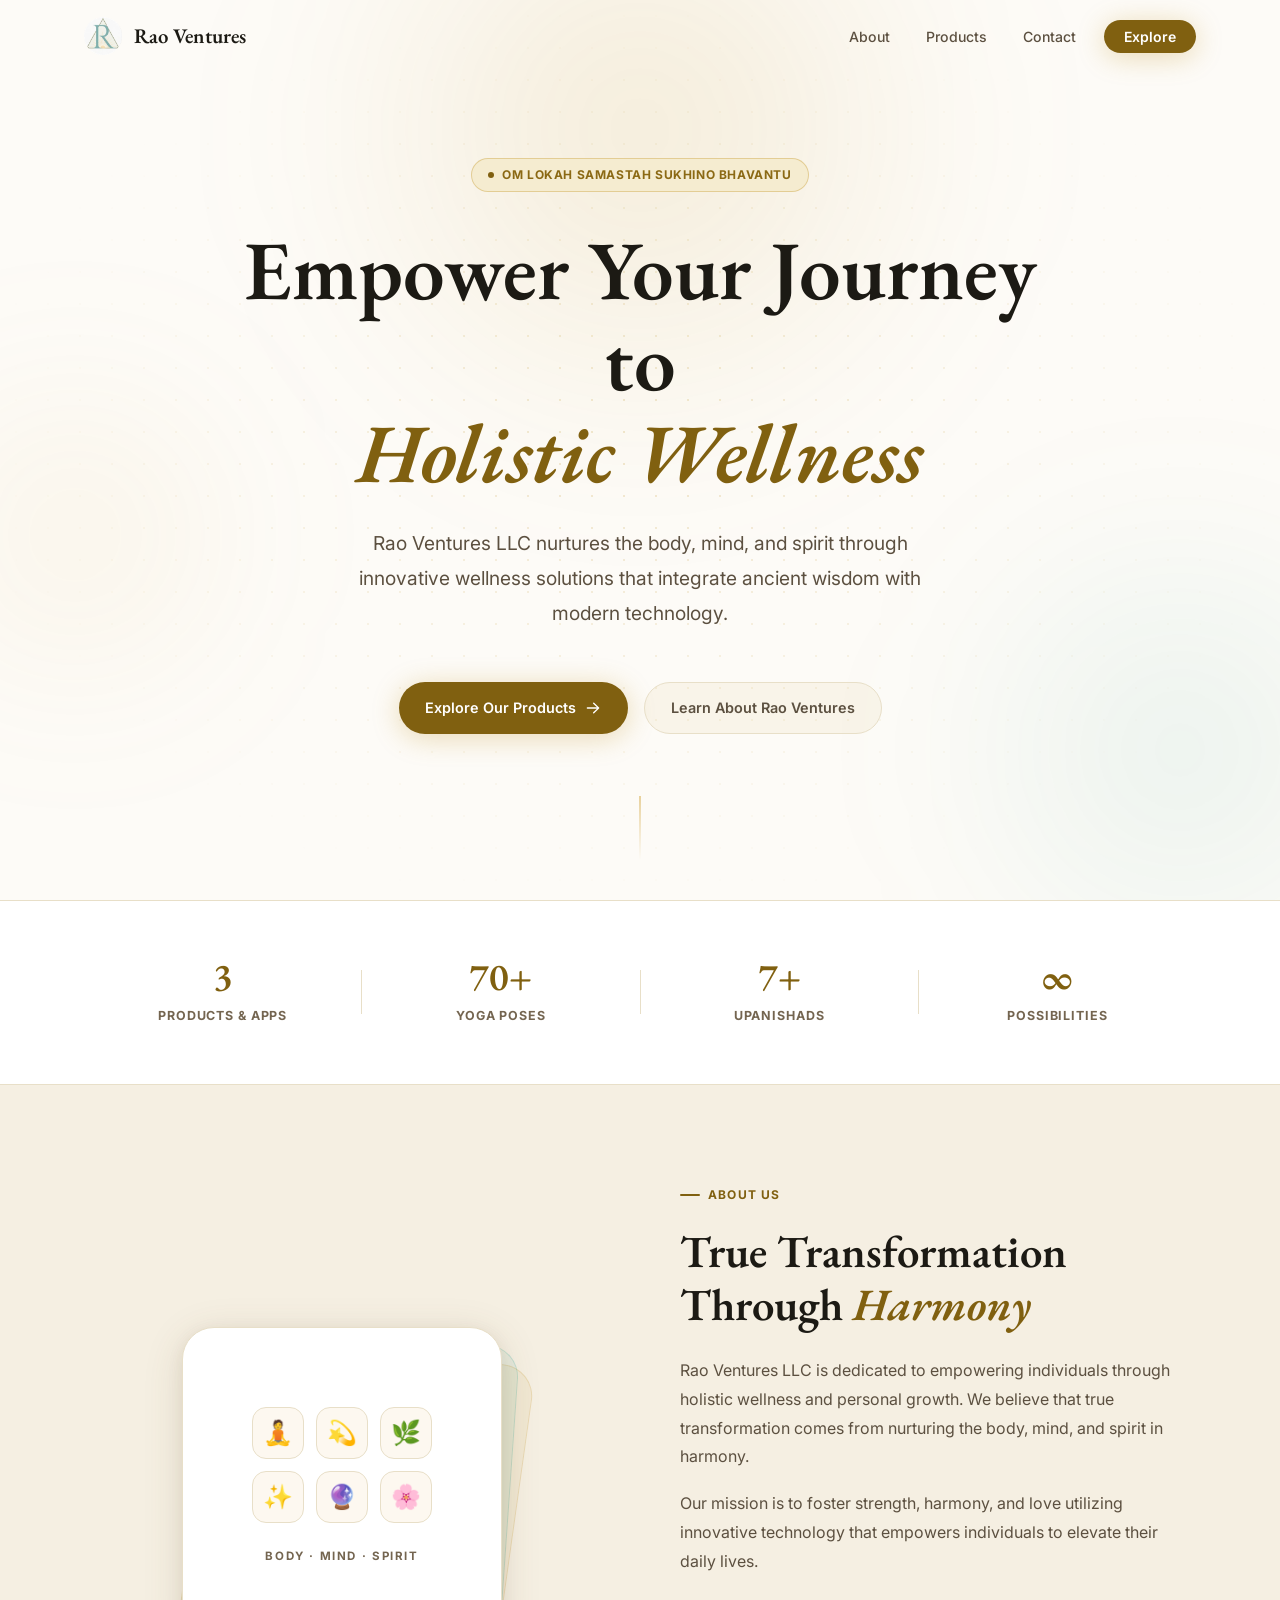
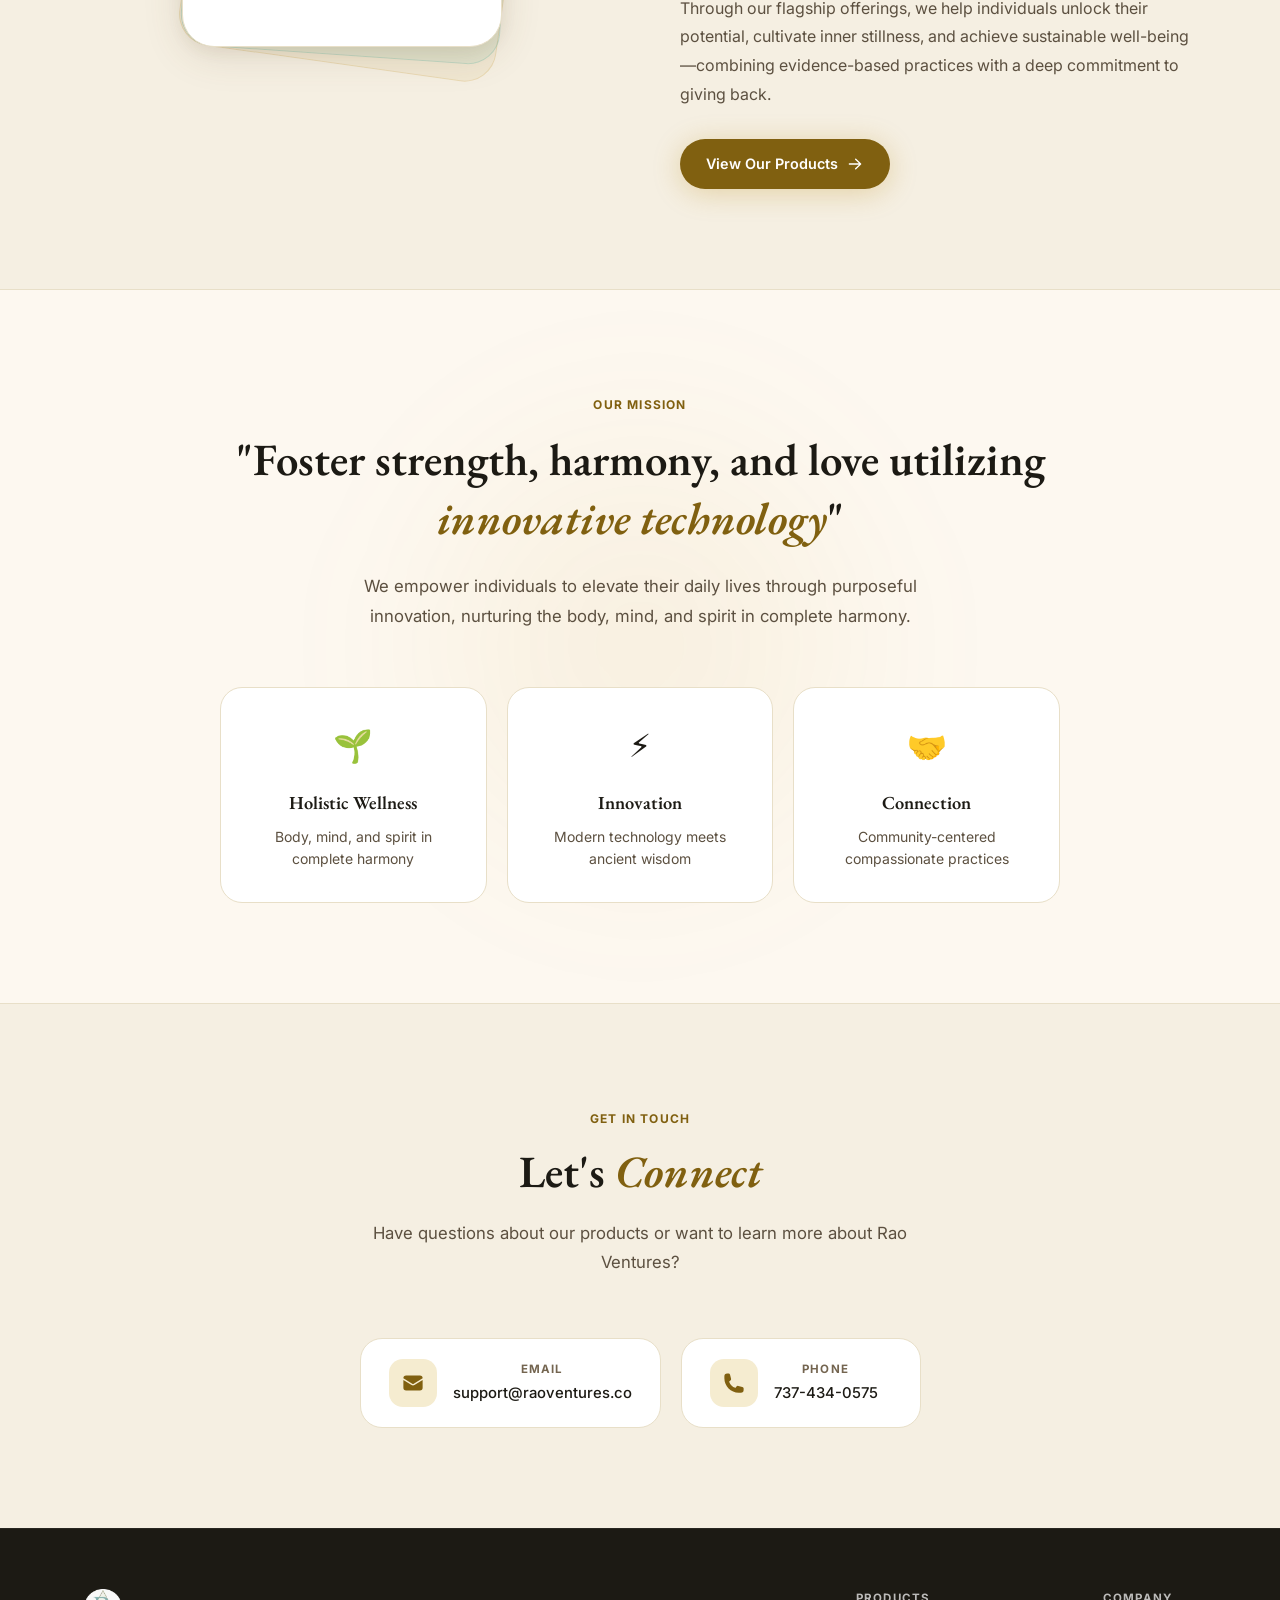
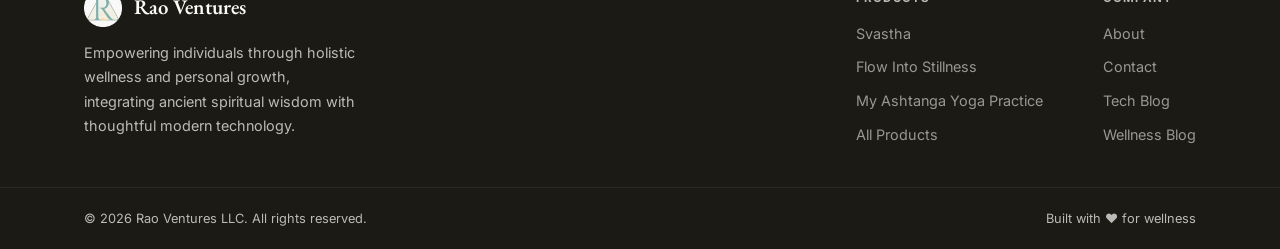
==== commit 6c578542: "refactor: simplify reveal animations to improve mobile performance" ====
--- a/index.html
+++ b/index.html
@@ -20,14 +20,8 @@
 
   <link rel="preconnect" href="https://fonts.googleapis.com" />
   <link rel="preconnect" href="https://fonts.gstatic.com" crossorigin />
-  <link rel="preload"
-    href="https://fonts.googleapis.com/css2?family=EB+Garamond:ital,wght@0,400;0,500;0,600;1,400;1,600&family=Inter:wght@300;400;500;600;700&display=swap"
-    as="style" onload="this.onload=null;this.rel='stylesheet'" />
-  <noscript>
-    <link
-      href="https://fonts.googleapis.com/css2?family=EB+Garamond:ital,wght@0,400;0,500;0,600;1,400;1,600&family=Inter:wght@300;400;500;600;700&display=swap"
-      rel="stylesheet" />
-  </noscript>
+  <link rel="stylesheet"
+    href="https://fonts.googleapis.com/css2?family=EB+Garamond:ital,wght@0,400;0,500;0,600;1,400;1,600&family=Inter:wght@300;400;500;600;700&display=optional" />
   <link rel="preload" as="image" href="images/r_logo.webp" fetchpriority="high" type="image/webp" />
 
   <link rel="stylesheet" href="styles.css" />
@@ -78,21 +72,21 @@
       <div class="hero-grid"></div>
     </div>
     <div class="container hero-content">
-      <div class="hero-badge reveal">
+      <div class="hero-badge">
         <span class="hero-badge-dot"></span>
         <span lang="sa-Latn">Om Lokah Samastah Sukhino Bhavantu</span>
         <span class="sr-only"> — May all beings everywhere be happy and free</span>
       </div>
 
-      <h1 id="hero-title" class="hero-title reveal reveal-delay-1">
+      <h1 id="hero-title" class="hero-title">
         Empower Your Journey to<br />
         <em class="hero-title-accent">Holistic Wellness</em>
       </h1>
-      <p class="hero-subtitle reveal reveal-delay-2">
+      <p class="hero-subtitle">
         Rao Ventures LLC nurtures the body, mind, and spirit through innovative wellness solutions that integrate
         ancient wisdom with modern technology.
       </p>
-      <div class="hero-actions reveal reveal-delay-3">
+      <div class="hero-actions">
         <a href="products.html" class="btn btn-primary" id="hero-explore-btn">
           <span>Explore Our Products</span>
           <svg xmlns="http://www.w3.org/2000/svg" viewBox="0 0 20 20" fill="currentColor" aria-hidden="true">
@@ -112,22 +106,22 @@
   <!-- Stats Bar -->
   <section class="stats-bar" aria-label="Key statistics">
     <div class="container stats-inner">
-      <div class="stat reveal">
+      <div class="stat">
         <span class="stat-number">3</span>
         <span class="stat-label">Products &amp; Apps</span>
       </div>
       <div class="stat-divider" aria-hidden="true"></div>
-      <div class="stat reveal reveal-delay-1">
+      <div class="stat">
         <span class="stat-number">70+</span>
         <span class="stat-label">Yoga Poses</span>
       </div>
       <div class="stat-divider" aria-hidden="true"></div>
-      <div class="stat reveal reveal-delay-2">
+      <div class="stat">
         <span class="stat-number">7+</span>
         <span class="stat-label">Upanishads</span>
       </div>
       <div class="stat-divider" aria-hidden="true"></div>
-      <div class="stat reveal reveal-delay-3">
+      <div class="stat">
         <span class="stat-number"><span aria-hidden="true">∞</span><span class="sr-only">Unlimited</span></span>
         <span class="stat-label">Possibilities</span>
       </div>
@@ -138,7 +132,7 @@
   <section class="about section-pad" id="about" tabindex="-1" aria-labelledby="about-title">
     <div class="container">
       <div class="about-grid">
-        <div class="about-visual reveal">
+        <div class="about-visual">
           <div class="about-card-stack">
             <div class="about-card about-card-bg"></div>
             <div class="about-card about-card-mid"></div>
@@ -156,23 +150,23 @@
           </div>
         </div>
         <div class="about-text">
-          <div class="section-label reveal">About Us</div>
-          <h2 id="about-title" class="section-title reveal reveal-delay-1">
+          <div class="section-label">About Us</div>
+          <h2 id="about-title" class="section-title">
             True Transformation Through <em>Harmony</em>
           </h2>
-          <p class="about-para reveal reveal-delay-2">
+          <p class="about-para">
             Rao Ventures LLC is dedicated to empowering individuals through holistic wellness and personal growth. We
             believe that true transformation comes from nurturing the body, mind, and spirit in harmony.
           </p>
-          <p class="about-para reveal reveal-delay-3">
+          <p class="about-para">
             Our mission is to foster strength, harmony, and love utilizing innovative technology that empowers
             individuals to elevate their daily lives.
           </p>
-          <p class="about-para reveal reveal-delay-3">
+          <p class="about-para">
             Through our flagship offerings, we help individuals unlock their potential, cultivate inner stillness, and
             achieve sustainable well-being—combining evidence-based practices with a deep commitment to giving back.
           </p>
-          <a href="products.html" class="btn btn-primary reveal reveal-delay-3" id="about-products-btn">
+          <a href="products.html" class="btn btn-primary" id="about-products-btn">
             <span>View Our Products</span>
             <svg xmlns="http://www.w3.org/2000/svg" viewBox="0 0 20 20" fill="currentColor" aria-hidden="true">
               <path fill-rule="evenodd"
@@ -191,7 +185,7 @@
       <div class="mission-orb"></div>
     </div>
     <div class="container">
-      <div class="mission-inner reveal">
+      <div class="mission-inner">
         <div class="section-label section-label-light">Our Mission</div>
         <h2 id="mission-title" class="mission-title">
           "Foster strength, harmony, and love utilizing<br class="desktop-only" />
@@ -225,7 +219,7 @@
   <!-- Contact Section -->
   <section class="contact section-pad" id="contact" tabindex="-1" aria-labelledby="contact-title">
     <div class="container">
-      <div class="contact-inner reveal">
+      <div class="contact-inner">
         <div class="section-label">Get In Touch</div>
         <h2 id="contact-title" class="section-title">Let's <em>Connect</em></h2>
         <p class="section-subtitle">Have questions about our products or want to learn more about Rao Ventures?</p>
--- a/styles.css
+++ b/styles.css
@@ -6,52 +6,59 @@
 /* ── Design Tokens ─────────────────────────────────────────────── */
 :root {
   /* Gold palette (from Svastha) */
-  --gold: #B8860B;
-  --gold-light: #D4A843;
-  --gold-dark: #8B6914;
-  --gold-pale: #F5ECD0;
+  --gold: #b8860b;
+  --gold-light: #d4a843;
+  --gold-dark: #8b6914;
+  --gold-pale: #f5ecd0;
   --gold-glow: rgba(184, 134, 11, 0.15);
 
   /* Teal palette (from Flow Into Stillness) */
-  --teal: #0D9488;
-  --teal-light: #14B8A6;
-  --teal-dark: #0F766E;
-  --teal-pale: #F0FDFB;
+  --teal: #0d9488;
+  --teal-light: #14b8a6;
+  --teal-dark: #0f766e;
+  --teal-pale: #f0fdfb;
   --teal-glow: rgba(13, 148, 136, 0.12);
 
   /* Amber/Terracotta palette (from My Ashtanga Practice) */
-  --amber: #D97706;
-  --amber-light: #F59E0B;
-  --amber-dark: #B45309;
-  --amber-pale: #FEF3C7;
+  --amber: #d97706;
+  --amber-light: #f59e0b;
+  --amber-dark: #b45309;
+  --amber-pale: #fef3c7;
   --amber-glow: rgba(217, 119, 6, 0.15);
 
   /* Warm neutrals */
-  --cream: #FDFBF7;
-  --cream-dark: #F5EFE2;
-  --cream-mid: #EDE4D0;
-  --surface: #FFFFFF;
-  --surface-warm: #FDF8F0;
+  --cream: #fdfbf7;
+  --cream-dark: #f5efe2;
+  --cream-mid: #ede4d0;
+  --surface: #ffffff;
+  --surface-warm: #fdf8f0;
 
   /* Text */
-  --text: #1C1A14;
-  --text-sec: #5C5040;
-  --text-tert: #9E8E78;
+  --text: #1c1a14;
+  --text-sec: #5c5040;
+  --text-tert: #9e8e78;
 
   /* Borders */
-  --border: #E8DFC8;
-  --border-hover: #D4C4A0;
+  --border: #e8dfc8;
+  --border-hover: #d4c4a0;
 
   /* Gradients */
   --grad-gold: linear-gradient(135deg, var(--gold) 0%, var(--gold-light) 100%);
   --grad-teal: linear-gradient(135deg, var(--teal) 0%, var(--teal-light) 100%);
-  --grad-amber: linear-gradient(135deg, var(--amber) 0%, var(--amber-light) 100%);
-  --grad-warm: linear-gradient(135deg, #B8860B 0%, #D4A843 50%, #0D9488 100%);
+  --grad-amber: linear-gradient(
+    135deg,
+    var(--amber) 0%,
+    var(--amber-light) 100%
+  );
+  --grad-warm: linear-gradient(135deg, #b8860b 0%, #d4a843 50%, #0d9488 100%);
 
   /* Shadows */
-  --shadow-sm: 0 1px 4px rgba(100, 80, 40, 0.08), 0 1px 2px rgba(100, 80, 40, 0.05);
-  --shadow-md: 0 4px 20px rgba(100, 80, 40, 0.10), 0 2px 8px rgba(100, 80, 40, 0.06);
-  --shadow-lg: 0 8px 40px rgba(100, 80, 40, 0.14), 0 4px 16px rgba(100, 80, 40, 0.08);
+  --shadow-sm:
+    0 1px 4px rgba(100, 80, 40, 0.08), 0 1px 2px rgba(100, 80, 40, 0.05);
+  --shadow-md:
+    0 4px 20px rgba(100, 80, 40, 0.1), 0 2px 8px rgba(100, 80, 40, 0.06);
+  --shadow-lg:
+    0 8px 40px rgba(100, 80, 40, 0.14), 0 4px 16px rgba(100, 80, 40, 0.08);
   --shadow-gold: 0 4px 28px rgba(184, 134, 11, 0.28);
   --shadow-teal: 0 4px 28px rgba(13, 148, 136, 0.28);
   --shadow-amber: 0 4px 28px rgba(217, 119, 6, 0.28);
@@ -64,8 +71,8 @@
   --radius-full: 9999px;
 
   /* Typography */
-  --font-sans: 'EB Garamond', Georgia, serif;
-  --font-ui: 'Inter', system-ui, sans-serif;
+  --font-sans: "EB Garamond", Georgia, serif;
+  --font-ui: "Inter", system-ui, sans-serif;
 
   /* Motion */
   --ease: cubic-bezier(0.4, 0, 0.2, 1);
@@ -83,7 +90,7 @@
 }
 
 html {
-  scroll-behavior: smooth;
+  scroll-behavior: auto;
 }
 
 body {
@@ -146,14 +153,13 @@
 }
 
 .section-label::before {
-  content: '';
+  content: "";
   display: block;
   width: 20px;
   height: 2px;
   background: var(--gold);
   border-radius: 2px;
 }
-
 
 .section-title {
   font-family: var(--font-sans);
@@ -256,45 +262,6 @@
   color: var(--gold-dark);
   border-color: var(--border-hover);
   transform: translateY(-2px);
-}
-
-/* ── Scroll Reveal Animations ───────────────────────────────────── */
-.reveal {
-  opacity: 1;
-  transform: none;
-  transition: opacity 0.65s var(--ease), transform 0.65s var(--ease);
-}
-
-.reveal.reveal-pending {
-  opacity: 0;
-  transform: translateY(24px);
-  transition: opacity 0.65s var(--ease), transform 0.65s var(--ease);
-}
-
-.reveal.visible,
-.reveal:focus-within {
-  opacity: 1;
-  transform: translateY(0);
-}
-
-.reveal-delay-1 {
-  transition-delay: 0.1s;
-}
-
-.reveal-delay-2 {
-  transition-delay: 0.2s;
-}
-
-.reveal-delay-3 {
-  transition-delay: 0.3s;
-}
-
-@media (prefers-reduced-motion: reduce) {
-  .reveal.reveal-pending {
-    opacity: 1;
-    transform: none;
-    transition: none;
-  }
 }
 
 /* ════════════════════════════════════════════════════════════════
@@ -306,7 +273,11 @@
   left: 0;
   right: 0;
   z-index: 1000;
-  transition: background var(--dur) var(--ease), border-color var(--dur) var(--ease), backdrop-filter var(--dur) var(--ease), box-shadow var(--dur) var(--ease);
+  transition:
+    background var(--dur) var(--ease),
+    border-color var(--dur) var(--ease),
+    backdrop-filter var(--dur) var(--ease),
+    box-shadow var(--dur) var(--ease);
 }
 
 #navbar.scrolled {
@@ -359,7 +330,9 @@
   color: var(--text-sec);
   padding: 7px 16px;
   border-radius: var(--radius-full);
-  transition: color var(--dur), background var(--dur);
+  transition:
+    color var(--dur),
+    background var(--dur);
 }
 
 .nav-link:hover,
@@ -377,7 +350,10 @@
   padding: 8px 20px;
   border-radius: var(--radius-full);
   box-shadow: var(--shadow-gold);
-  transition: background var(--dur), transform var(--dur), box-shadow var(--dur);
+  transition:
+    background var(--dur),
+    transform var(--dur),
+    box-shadow var(--dur);
   margin-left: 8px;
 }
 
@@ -461,7 +437,11 @@
 .hero-orb-1 {
   width: 700px;
   height: 700px;
-  background: radial-gradient(circle, rgba(184, 134, 11, 0.14) 0%, transparent 70%);
+  background: radial-gradient(
+    circle,
+    rgba(184, 134, 11, 0.14) 0%,
+    transparent 70%
+  );
   top: -220px;
   left: 50%;
   transform: translateX(-50%);
@@ -471,7 +451,11 @@
 .hero-orb-2 {
   width: 500px;
   height: 500px;
-  background: radial-gradient(circle, rgba(13, 148, 136, 0.10) 0%, transparent 70%);
+  background: radial-gradient(
+    circle,
+    rgba(13, 148, 136, 0.1) 0%,
+    transparent 70%
+  );
   bottom: -100px;
   right: -150px;
   animation: float-orb-2 12s ease-in-out infinite;
@@ -480,14 +464,17 @@
 .hero-orb-3 {
   width: 350px;
   height: 350px;
-  background: radial-gradient(circle, rgba(212, 168, 67, 0.12) 0%, transparent 70%);
+  background: radial-gradient(
+    circle,
+    rgba(212, 168, 67, 0.12) 0%,
+    transparent 70%
+  );
   top: 40%;
   left: -100px;
   animation: float-orb-3 9s ease-in-out infinite;
 }
 
 @keyframes float-orb {
-
   0%,
   100% {
     transform: translateX(-50%) translateY(0);
@@ -499,7 +486,6 @@
 }
 
 @keyframes float-orb-2 {
-
   0%,
   100% {
     transform: translateY(0);
@@ -511,7 +497,6 @@
 }
 
 @keyframes float-orb-3 {
-
   0%,
   100% {
     transform: translateY(0);
@@ -526,16 +511,24 @@
 .hero-grid {
   position: absolute;
   inset: 0;
-  background-image: radial-gradient(circle, rgba(184, 134, 11, 0.18) 1px, transparent 1px);
+  background-image: radial-gradient(
+    circle,
+    rgba(184, 134, 11, 0.18) 1px,
+    transparent 1px
+  );
   background-size: 32px 32px;
-  mask-image: radial-gradient(ellipse 80% 80% at 50% 50%, black 0%, transparent 65%);
+  mask-image: radial-gradient(
+    ellipse 80% 80% at 50% 50%,
+    black 0%,
+    transparent 65%
+  );
 }
 
 .hero-content {
   position: relative;
   z-index: 1;
   text-align: center;
-  padding: 80px 24px;
+  padding: 0 24px 80px;
 }
 
 .hero-badge {
@@ -564,7 +557,6 @@
 }
 
 @keyframes pulse-dot {
-
   0%,
   100% {
     opacity: 1;
@@ -826,7 +818,11 @@
   position: absolute;
   width: 600px;
   height: 600px;
-  background: radial-gradient(circle, rgba(184, 134, 11, 0.08) 0%, transparent 70%);
+  background: radial-gradient(
+    circle,
+    rgba(184, 134, 11, 0.08) 0%,
+    transparent 70%
+  );
   top: 50%;
   left: 50%;
   transform: translate(-50%, -50%);
@@ -884,7 +880,10 @@
   border: 1px solid var(--border);
   border-radius: var(--radius-lg);
   text-align: center;
-  transition: border-color var(--dur), transform var(--dur) var(--ease), box-shadow var(--dur);
+  transition:
+    border-color var(--dur),
+    transform var(--dur) var(--ease),
+    box-shadow var(--dur);
 }
 
 .pillar:hover {
@@ -1192,7 +1191,7 @@
   direction: rtl;
 }
 
-.product-detail-grid-reverse>* {
+.product-detail-grid-reverse > * {
   direction: ltr;
 }
 
@@ -1210,7 +1209,11 @@
   width: 400px;
   height: 400px;
   border-radius: 50%;
-  background: radial-gradient(circle, rgba(184, 134, 11, 0.2) 0%, transparent 70%);
+  background: radial-gradient(
+    circle,
+    rgba(184, 134, 11, 0.2) 0%,
+    transparent 70%
+  );
   filter: blur(55px);
   top: 50%;
   left: 50%;
@@ -1230,7 +1233,9 @@
     var(--shadow-lg),
     0 0 0 4px rgba(184, 134, 11, 0.08);
   display: block;
-  transition: transform var(--dur) var(--ease), box-shadow var(--dur);
+  transition:
+    transform var(--dur) var(--ease),
+    box-shadow var(--dur);
 }
 
 .product-screenshot-wrapper:hover .product-screenshot {
@@ -1249,11 +1254,19 @@
 }
 
 .product-screenshot-glow-flow {
-  background: radial-gradient(circle, rgba(13, 148, 136, 0.22) 0%, transparent 70%);
+  background: radial-gradient(
+    circle,
+    rgba(13, 148, 136, 0.22) 0%,
+    transparent 70%
+  );
 }
 
 .product-screenshot-glow-ashtanga {
-  background: radial-gradient(circle, rgba(217, 119, 6, 0.22) 0%, transparent 70%);
+  background: radial-gradient(
+    circle,
+    rgba(217, 119, 6, 0.22) 0%,
+    transparent 70%
+  );
 }
 
 .product-screenshot-flow .product-screenshot {
@@ -1433,7 +1446,12 @@
 
 .product-divider-line {
   height: 1px;
-  background: linear-gradient(to right, transparent, var(--border), transparent);
+  background: linear-gradient(
+    to right,
+    transparent,
+    var(--border),
+    transparent
+  );
 }
 
 /* ════════════════════════════════════════════════════════════════
@@ -1457,7 +1475,11 @@
   position: absolute;
   width: 520px;
   height: 520px;
-  background: radial-gradient(circle, rgba(184, 134, 11, 0.12) 0%, transparent 70%);
+  background: radial-gradient(
+    circle,
+    rgba(184, 134, 11, 0.12) 0%,
+    transparent 70%
+  );
   top: -120px;
   left: 5%;
   filter: blur(60px);
@@ -1467,7 +1489,11 @@
   position: absolute;
   width: 520px;
   height: 520px;
-  background: radial-gradient(circle, rgba(13, 148, 136, 0.11) 0%, transparent 70%);
+  background: radial-gradient(
+    circle,
+    rgba(13, 148, 136, 0.11) 0%,
+    transparent 70%
+  );
   bottom: -120px;
   right: 5%;
   filter: blur(60px);
@@ -1527,7 +1553,10 @@
   border: 1px solid var(--border);
   border-radius: var(--radius-lg);
   padding: 32px 24px 28px;
-  transition: transform var(--dur) var(--ease), border-color var(--dur) var(--ease), box-shadow var(--dur) var(--ease);
+  transition:
+    transform var(--dur) var(--ease),
+    border-color var(--dur) var(--ease),
+    box-shadow var(--dur) var(--ease);
 }
 
 .cta-product-card:hover {
@@ -1621,7 +1650,7 @@
   }
 
   .hero-content {
-    padding: 60px 0;
+    padding: 30px 0 60px;
   }
 
   .hero-scroll-indicator {
@@ -1741,16 +1770,18 @@
 }
 
 :where(a, button, [tabindex]):focus-visible {
-  outline: 3px solid #0F766E;
+  outline: 3px solid #0f766e;
   outline-offset: 4px;
 }
 
 .footer a:focus-visible,
 .skip-link:focus-visible {
-  outline-color: #D4A843;
-}
-
-[id], a, button {
+  outline-color: #d4a843;
+}
+
+[id],
+a,
+button {
   scroll-margin-top: 88px;
 }
 
@@ -1799,7 +1830,9 @@
     scroll-behavior: auto;
   }
 
-  *, *::before, *::after {
+  *,
+  *::before,
+  *::after {
     animation: none !important;
     transition: none !important;
   }
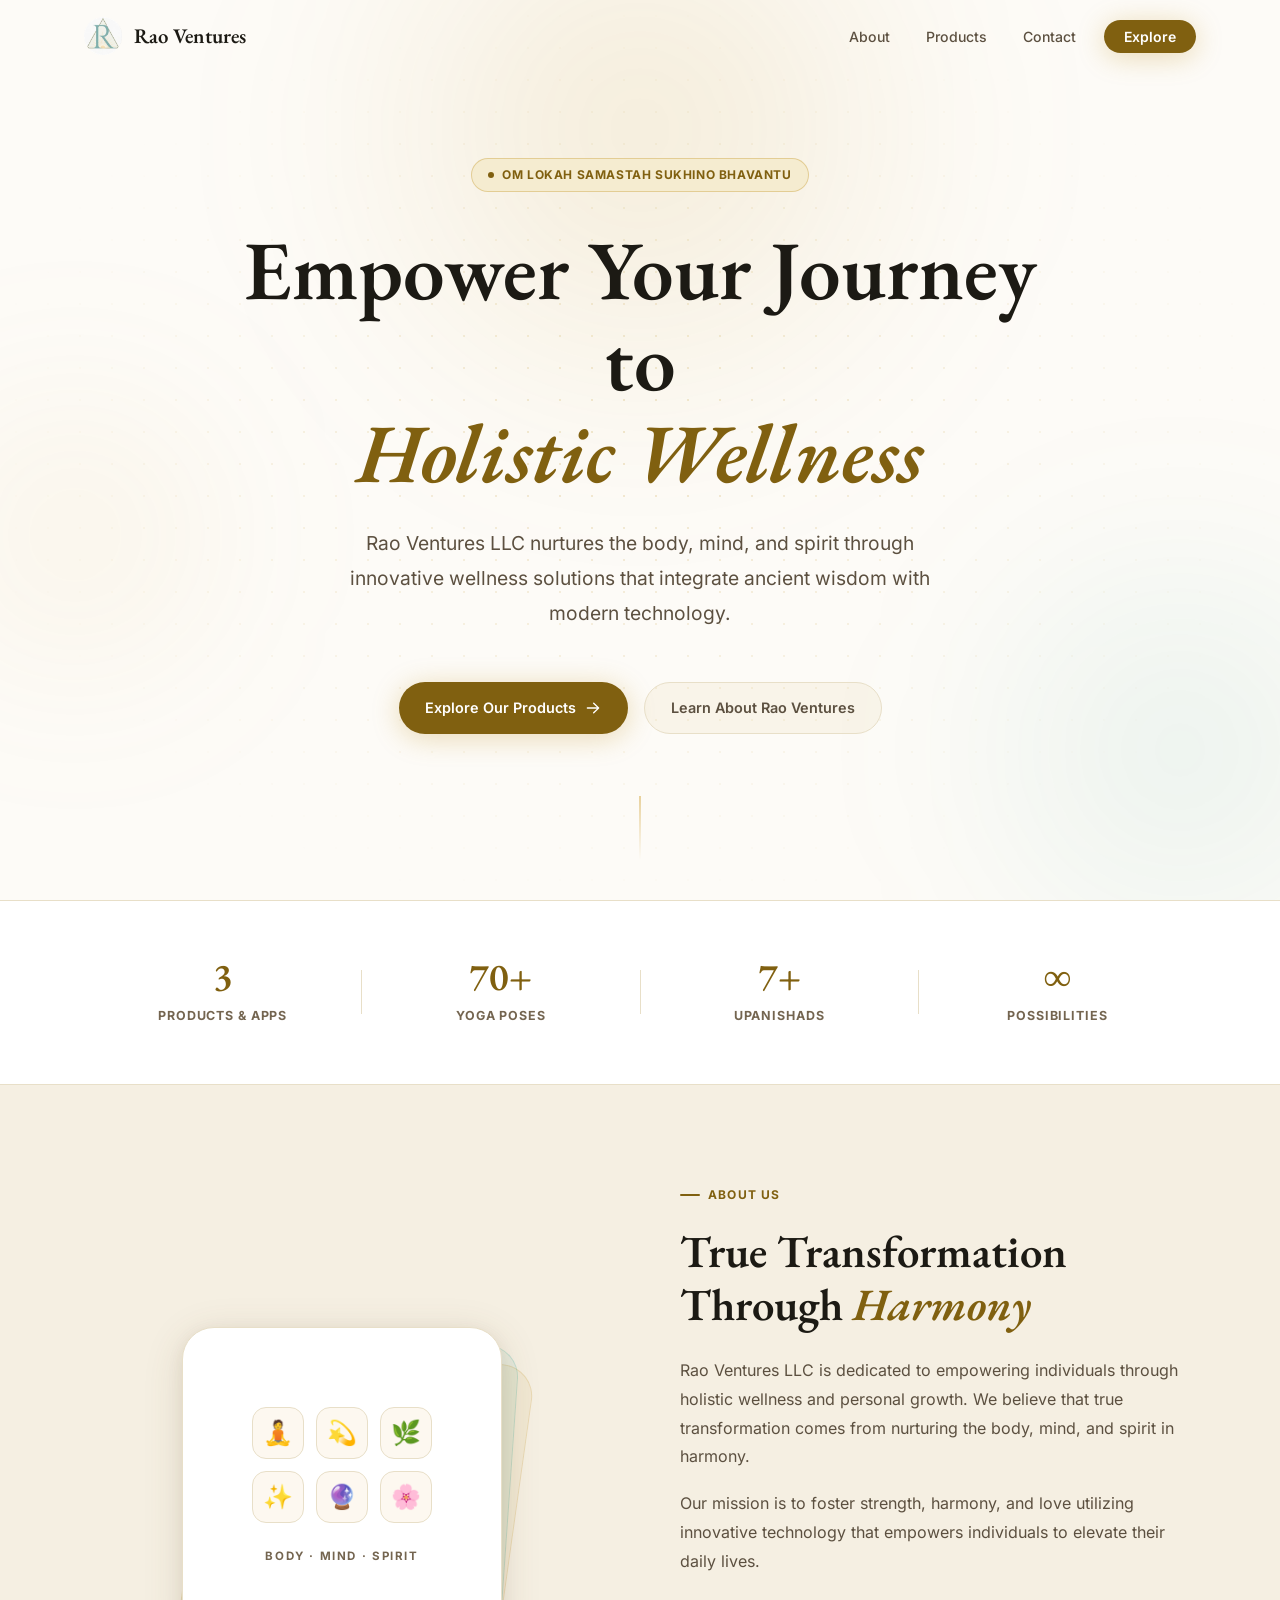
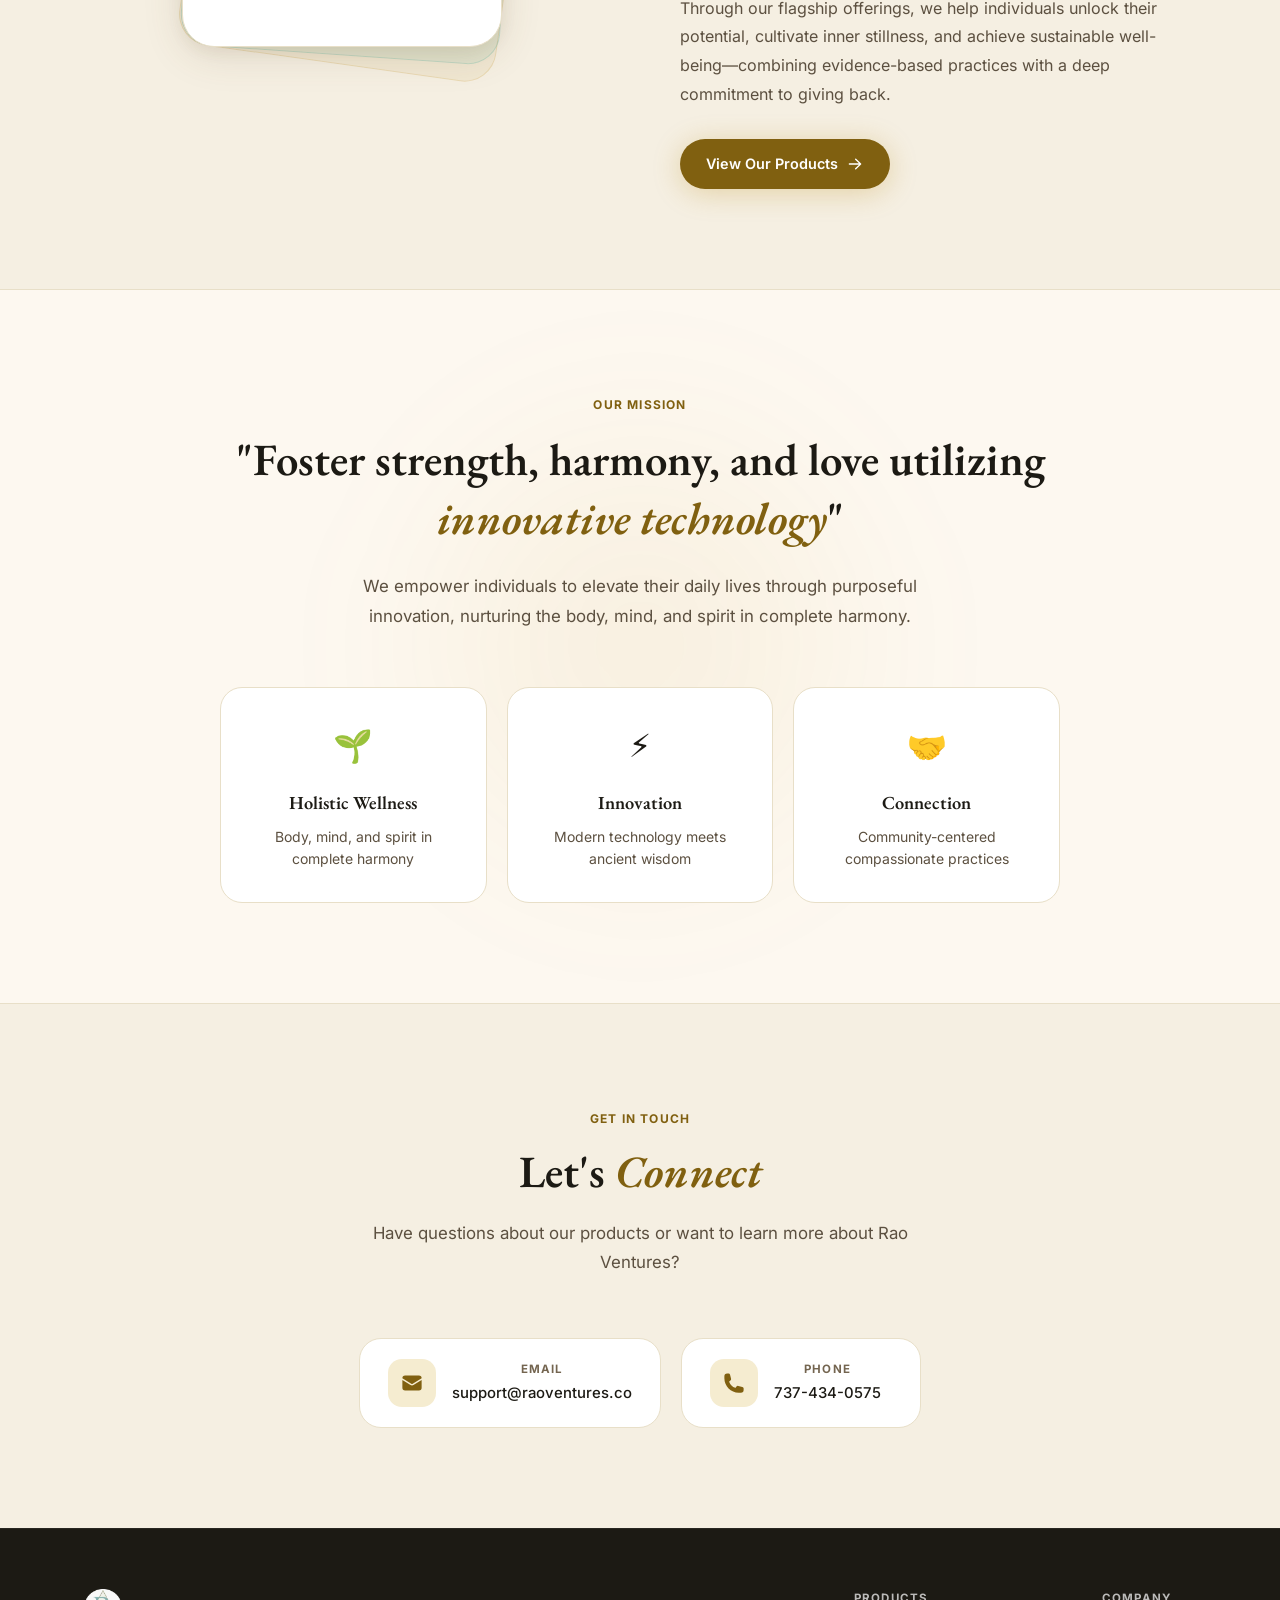
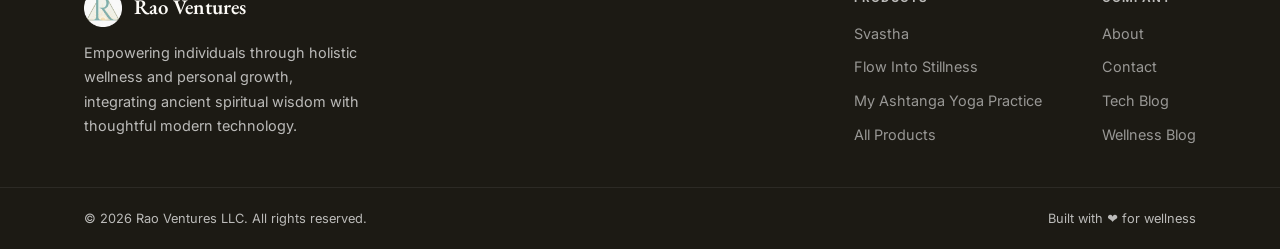
==== commit 8af16765: "refactor: refactor code structure for improved readability and maintainability" ====
--- a/index.html
+++ b/index.html
@@ -18,17 +18,39 @@
   <meta name="twitter:site" content="@rao_ventures" />
   <link rel="canonical" href="https://raoventures.co" />
 
-  <link rel="preconnect" href="https://fonts.googleapis.com" />
-  <link rel="preconnect" href="https://fonts.gstatic.com" crossorigin />
-  <link rel="stylesheet"
-    href="https://fonts.googleapis.com/css2?family=EB+Garamond:ital,wght@0,400;0,500;0,600;1,400;1,600&family=Inter:wght@300;400;500;600;700&display=optional" />
+  <!-- Local fonts avoid a blocking Google Fonts stylesheet and extra connections. -->
+  <link rel="preload" href="fonts/eb-garamond-latin-normal.woff2" as="font" type="font/woff2" crossorigin />
+  <link rel="preload" href="fonts/eb-garamond-latin-italic.woff2" as="font" type="font/woff2" crossorigin />
+  <link rel="preload" href="fonts/inter-latin-normal.woff2" as="font" type="font/woff2" crossorigin />
+  <style>
+    @font-face {
+      font-family: 'EB Garamond';
+      font-style: normal;
+      font-weight: 600;
+      font-display: optional;
+      src: url('fonts/eb-garamond-latin-normal.woff2') format('woff2');
+    }
+    @font-face {
+      font-family: 'EB Garamond';
+      font-style: italic;
+      font-weight: 600;
+      font-display: optional;
+      src: url('fonts/eb-garamond-latin-italic.woff2') format('woff2');
+    }
+    @font-face {
+      font-family: 'Inter';
+      font-style: normal;
+      font-weight: 400 700;
+      font-display: optional;
+      src: url('fonts/inter-latin-normal.woff2') format('woff2');
+    }
+  </style>
   <link rel="preload" as="image" href="images/r_logo.webp" fetchpriority="high" type="image/webp" />
 
   <link rel="stylesheet" href="styles.css" />
   <link rel="icon" type="image/png" href="images/r_logo.png" />
 
-  <!-- Vexo Web Analytics -->
-  <script src="https://www.vexo.co/analytics.js" defer></script>
+  <!-- Analytics loads after the page is ready; see main.js. -->
 </head>
 
 <body class="home-page">
@@ -299,7 +321,7 @@
     </div>
   </footer>
 
-  <script src="main.js"></script>
+  <script src="main.js" defer></script>
 </body>
 
 </html>
--- a/styles.css
+++ b/styles.css
@@ -1816,6 +1816,7 @@
 }
 
 .home-page .hero-badge {
+  color: var(--gold);
   letter-spacing: 0.05em;
 }
 
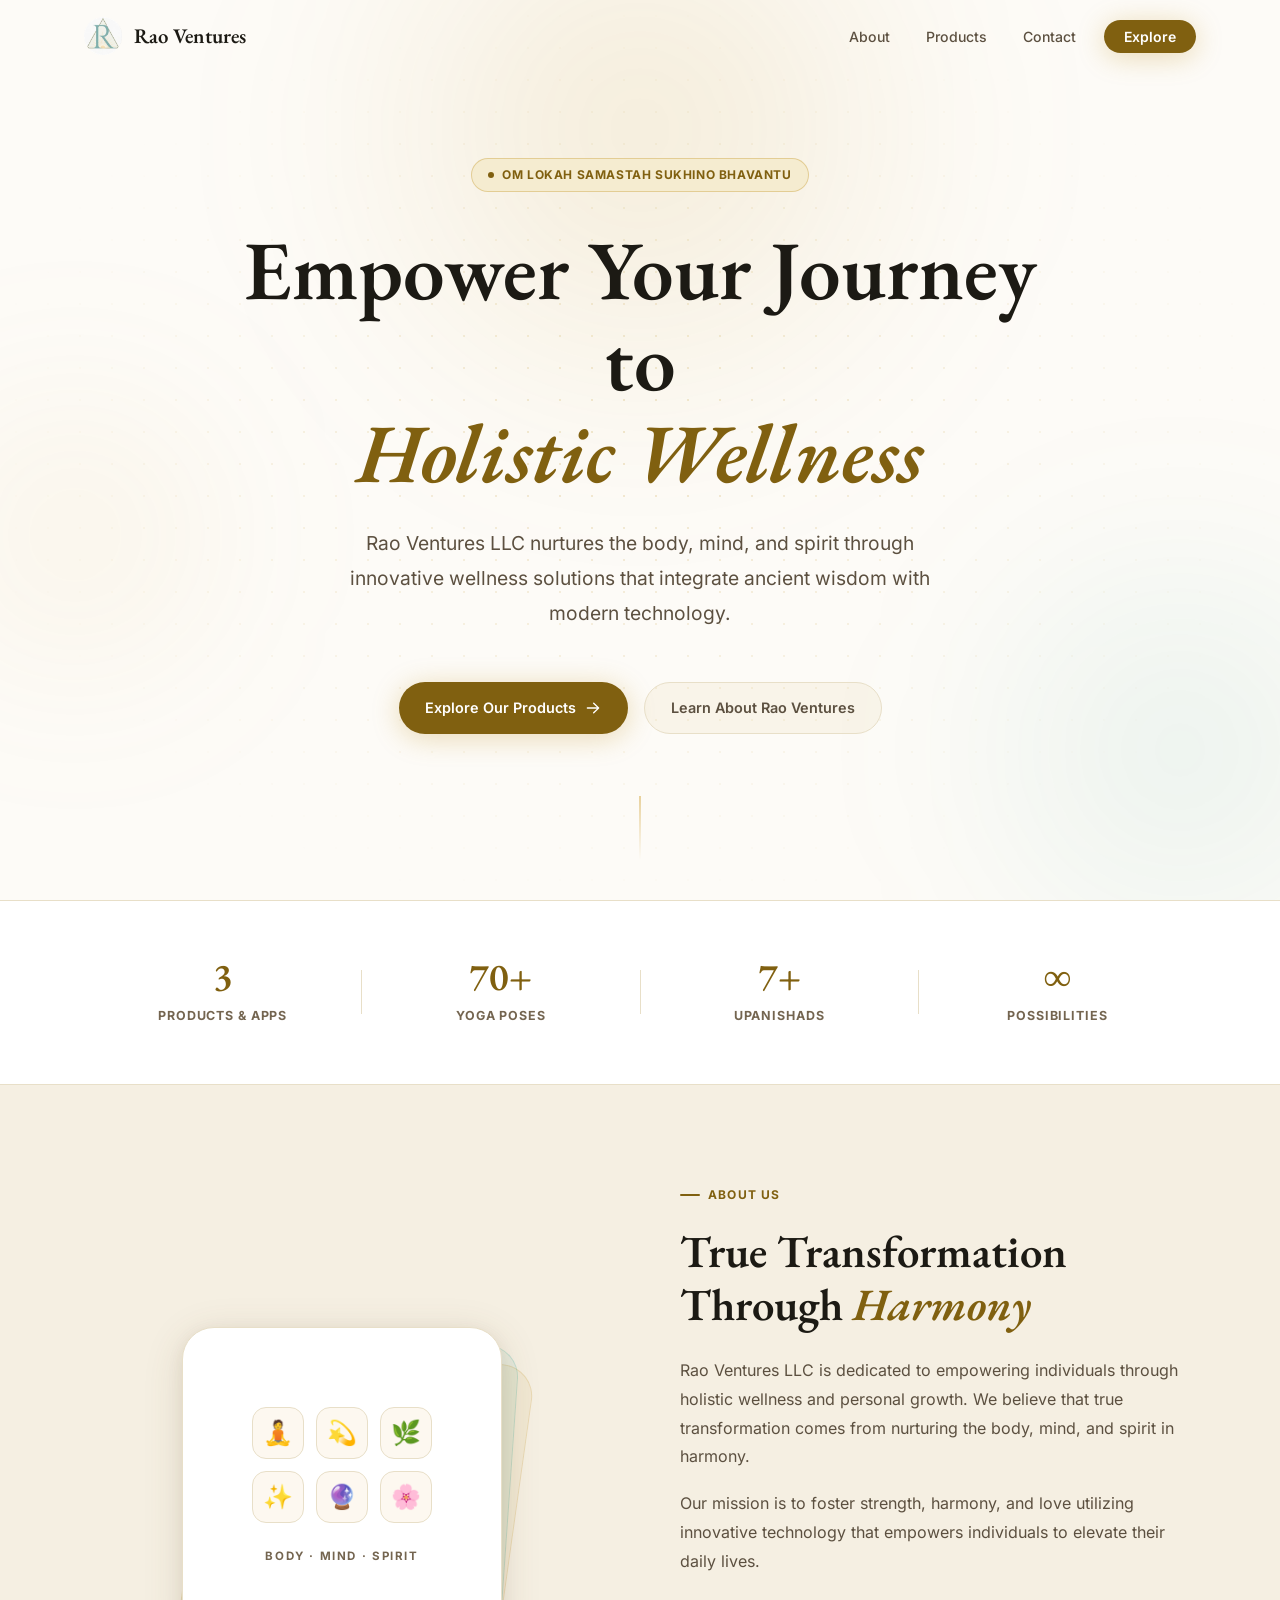
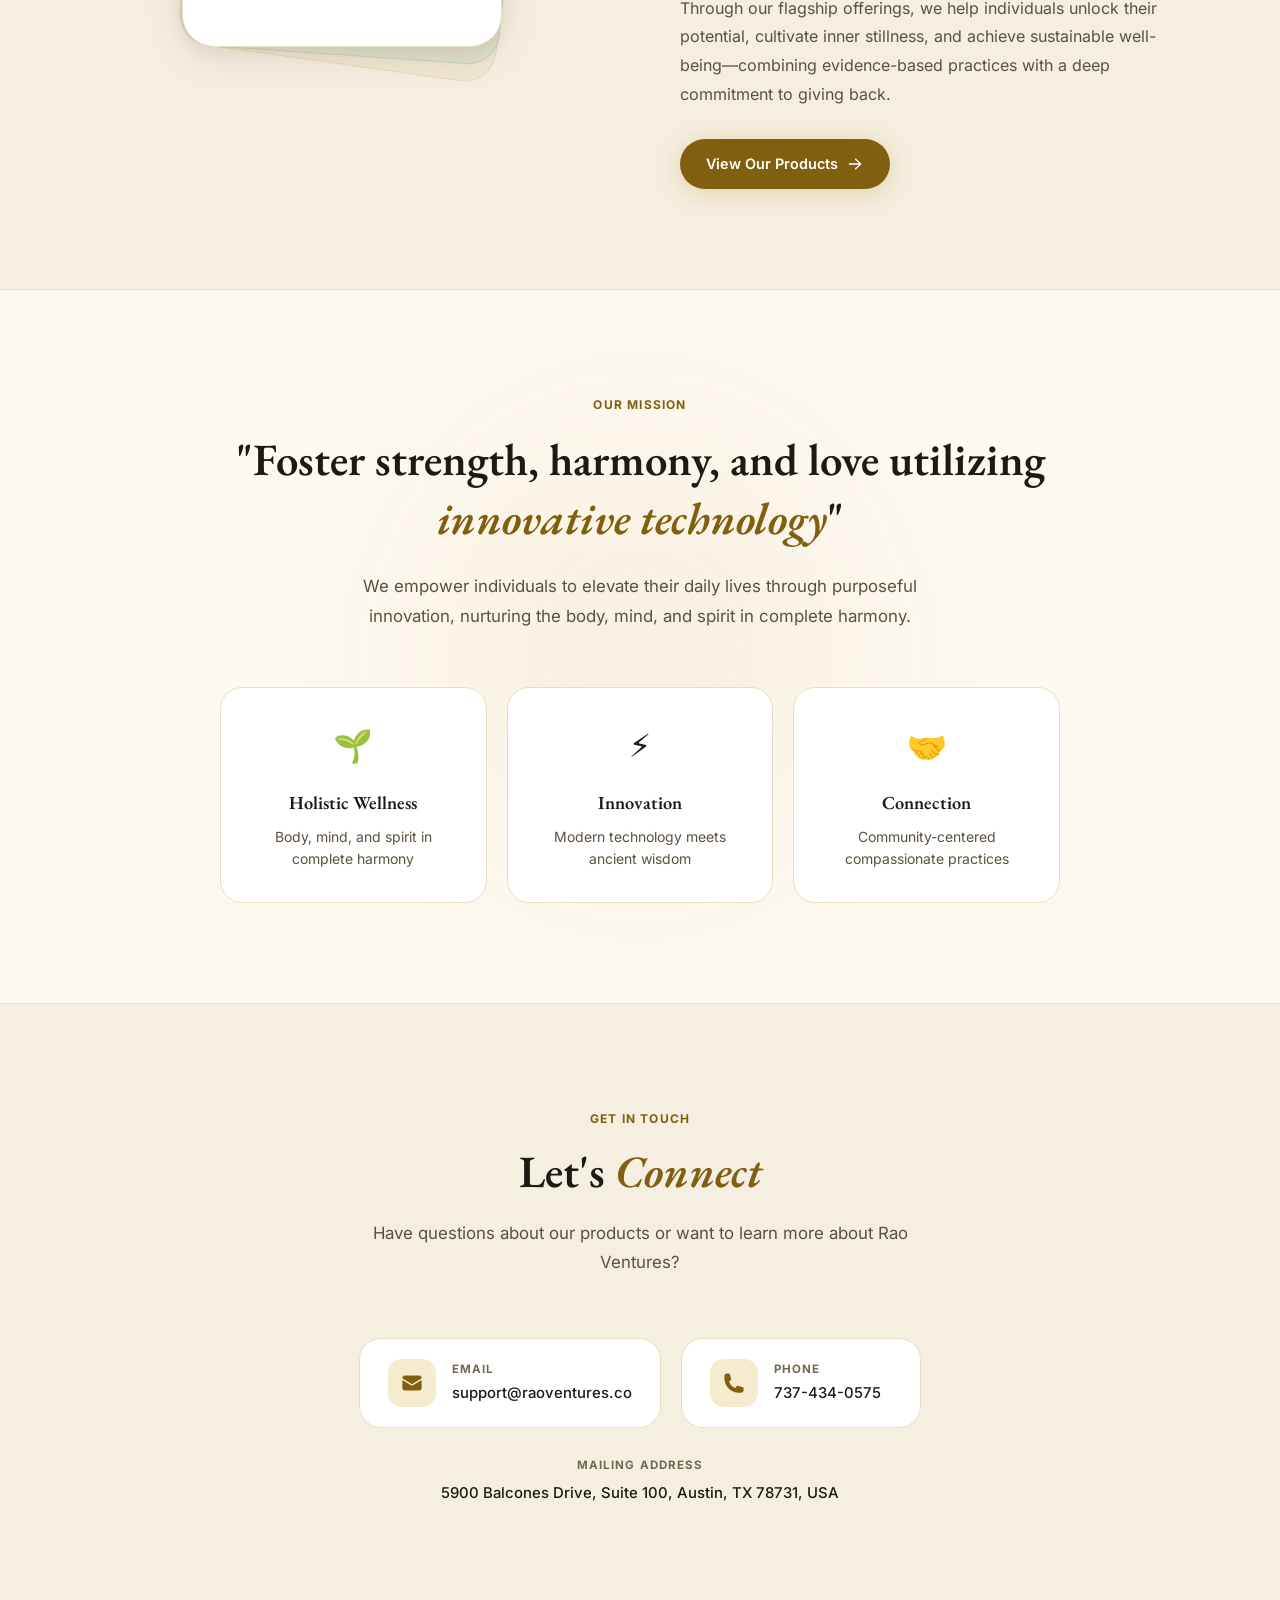
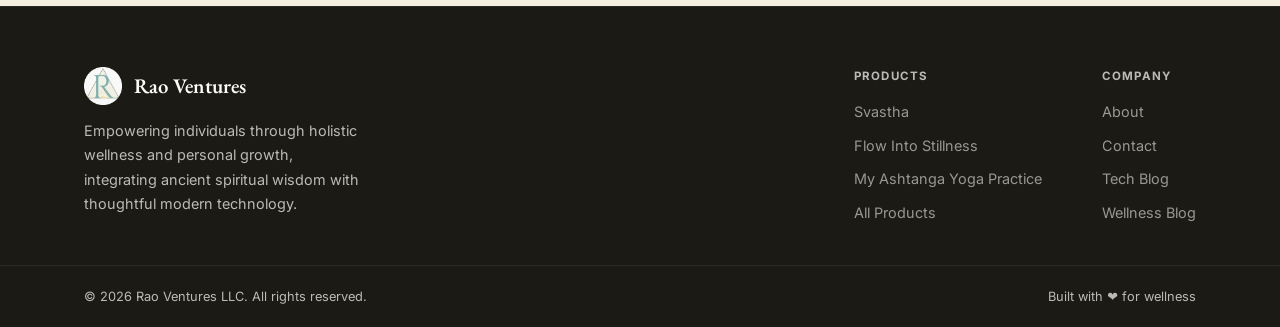
==== commit 6bf11dad: "feat: add legal documents for Robot Rescue Island including Privacy Policy and EULA" ====
--- a/index.html
+++ b/index.html
@@ -273,6 +273,10 @@
             </div>
           </a>
         </div>
+        <address class="contact-address">
+          <span class="contact-method-label">Mailing Address</span>
+          <span class="contact-method-value">5900 Balcones Drive, Suite 100, Austin, TX 78731, USA</span>
+        </address>
       </div>
     </div>
   </section>
--- a/styles.css
+++ b/styles.css
@@ -942,6 +942,15 @@
   margin-top: 40px;
 }
 
+.contact-address {
+  display: flex;
+  flex-direction: column;
+  gap: 8px;
+  margin-top: 28px;
+  font-style: normal;
+  line-height: 1.6;
+}
+
 .contact-method {
   display: flex;
   align-items: center;
@@ -981,6 +990,7 @@
   display: flex;
   flex-direction: column;
   gap: 2px;
+  text-align: left;
 }
 
 .contact-method-label {
@@ -1838,3 +1848,47 @@
     transition: none !important;
   }
 }
+
+/* Robot Rescue Island legal documents */
+.robot-legal .legal-content {
+  background: var(--cream);
+  padding: 16px 0 80px;
+}
+.robot-legal .legal-container { max-width: 1040px; }
+.robot-legal .legal-card {
+  background: var(--surface);
+  padding: clamp(24px, 6vw, 64px);
+  border-radius: var(--radius-xl);
+  border: 1px solid var(--border);
+  box-shadow: var(--shadow-md);
+  overflow-wrap: anywhere;
+}
+.robot-legal .legal-card p {
+  color: var(--text-sec);
+  line-height: 1.8;
+  margin-bottom: 16px;
+}
+.robot-legal .legal-card .legal-date {
+  font-size: 0.88rem;
+  color: var(--text-tert);
+  margin-bottom: 24px;
+}
+.robot-legal .legal-card h2 {
+  font-family: var(--font-sans);
+  font-size: 1.6rem;
+  color: var(--text);
+  margin: 32px 0 12px;
+}
+.robot-legal .legal-card a {
+  color: var(--gold);
+  text-decoration: underline;
+  text-underline-offset: 3px;
+}
+.robot-legal .legal-related {
+  display: flex;
+  flex-wrap: wrap;
+  gap: 16px 24px;
+  border-top: 1px solid var(--border);
+  margin-top: 32px;
+  padding-top: 24px;
+}
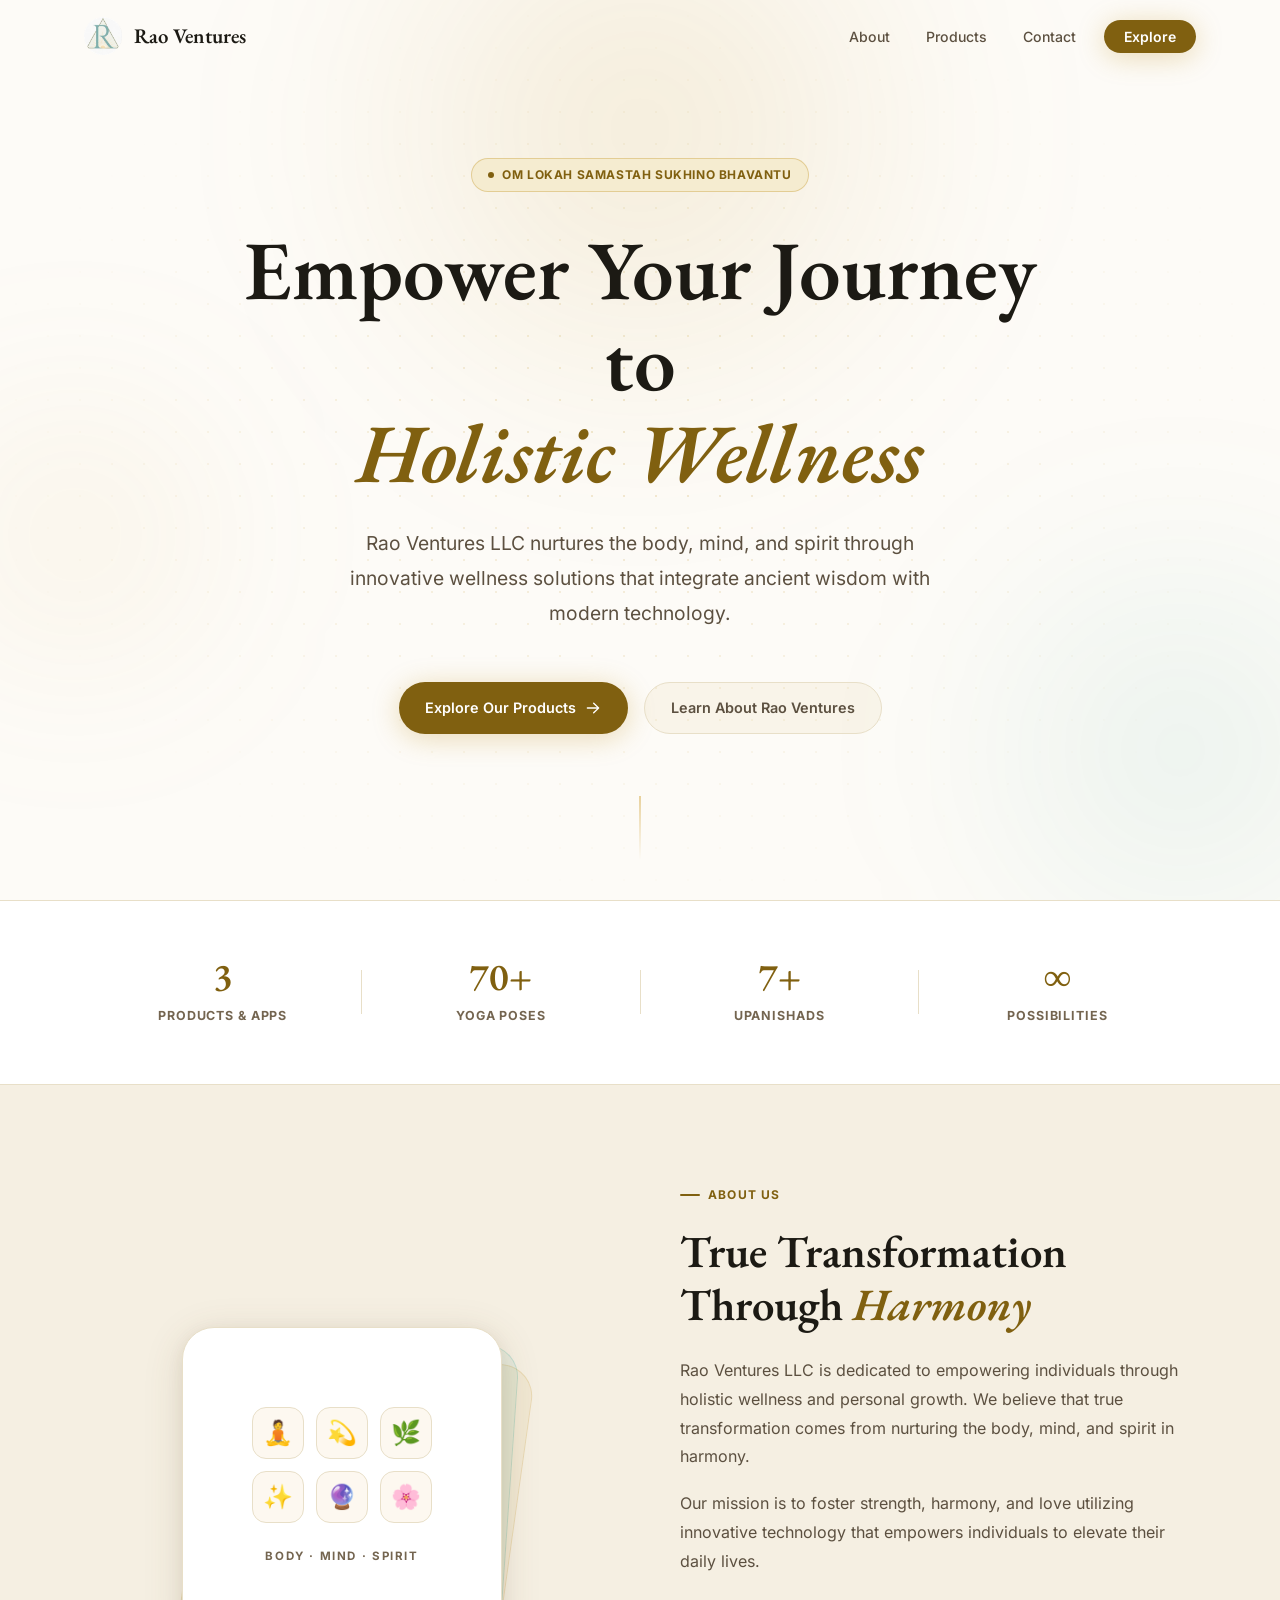
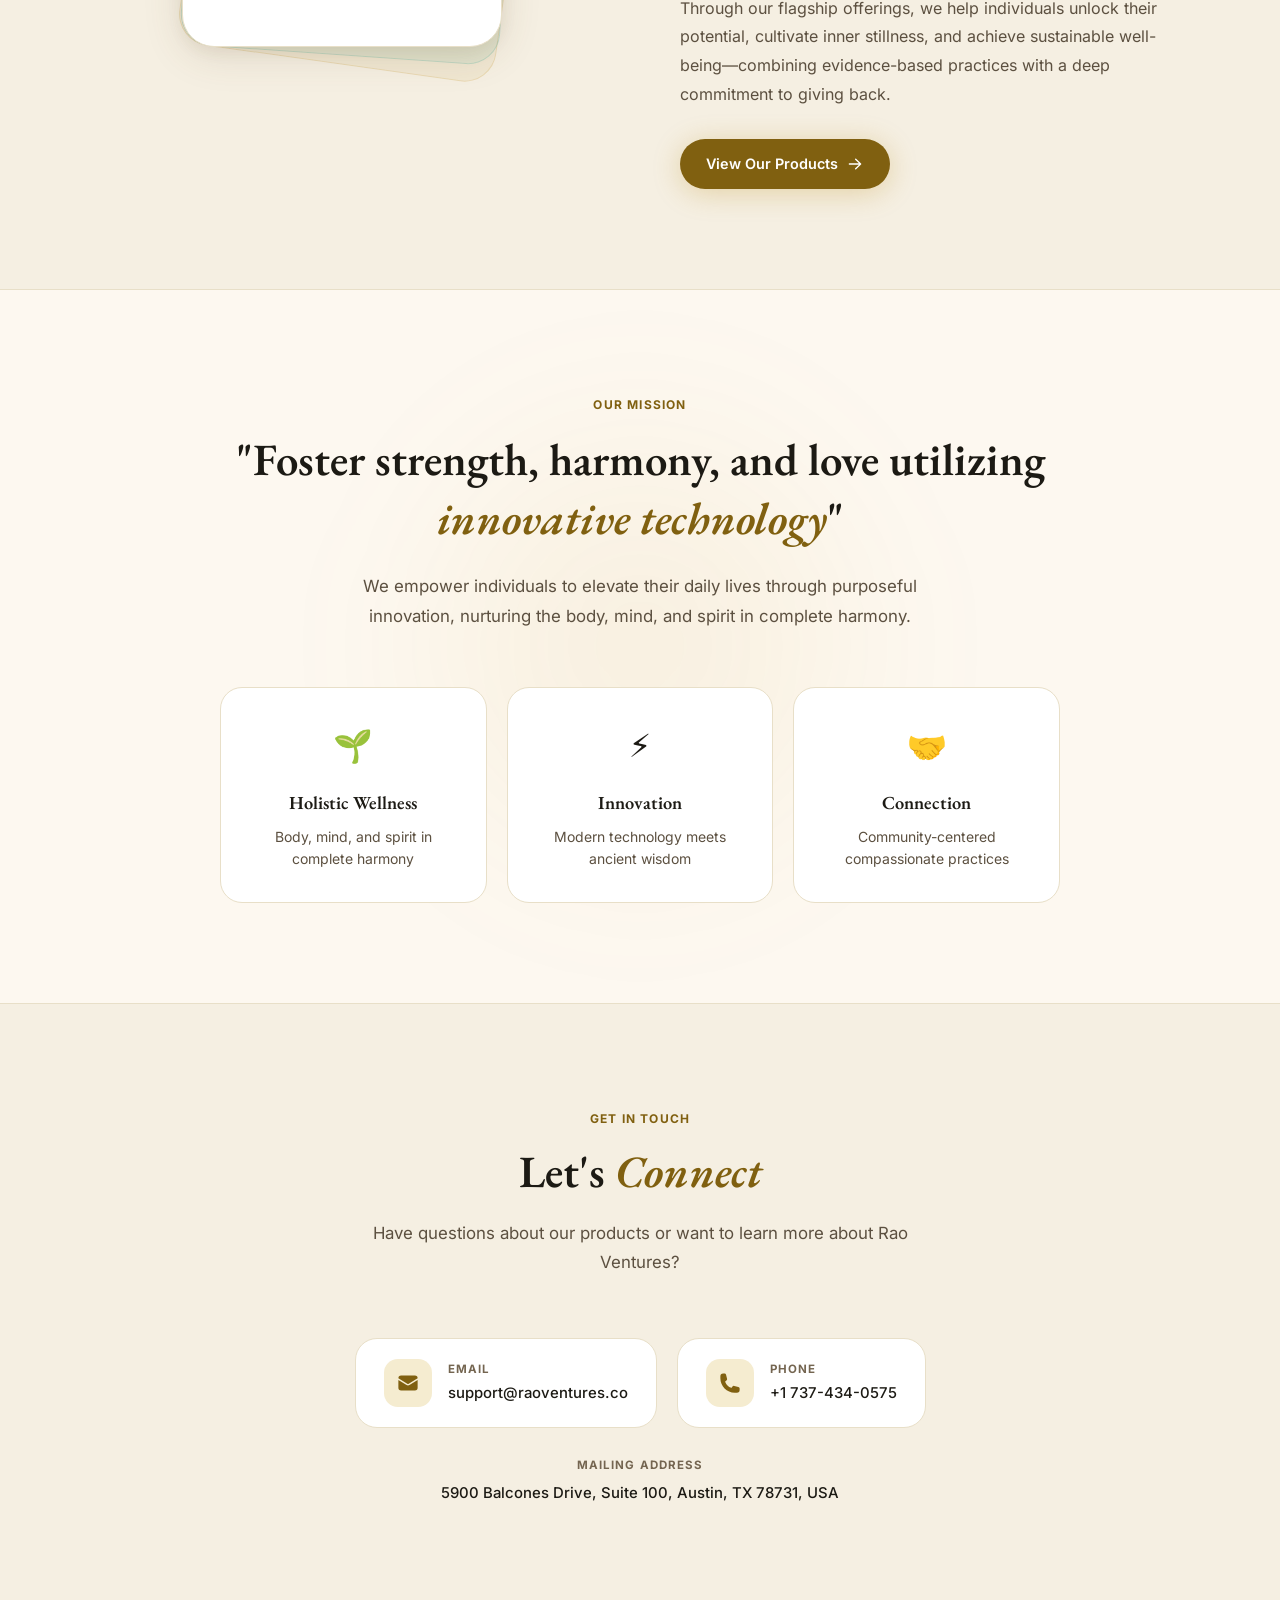
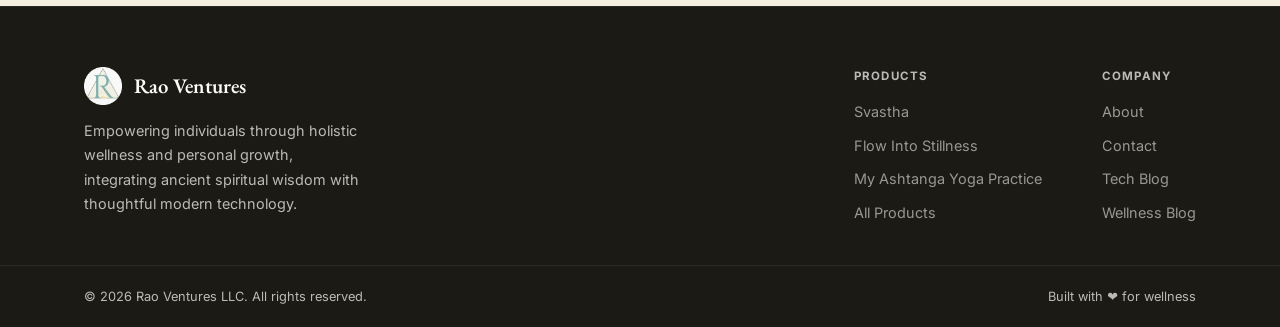
==== commit e8357c12: "fix: update phone number format to include country code" ====
--- a/index.html
+++ b/index.html
@@ -259,7 +259,7 @@
               <span class="contact-method-value">support@raoventures.co</span>
             </div>
           </a>
-          <a href="tel:737-434-0575" class="contact-method" id="contact-phone">
+          <a href="tel:+17374340575" class="contact-method" id="contact-phone">
             <div class="contact-method-icon" aria-hidden="true">
               <svg xmlns="http://www.w3.org/2000/svg" viewBox="0 0 24 24" fill="currentColor">
                 <path fill-rule="evenodd"
@@ -269,7 +269,7 @@
             </div>
             <div class="contact-method-text">
               <span class="contact-method-label">Phone</span>
-              <span class="contact-method-value">737-434-0575</span>
+              <span class="contact-method-value">+1 737-434-0575</span>
             </div>
           </a>
         </div>
--- a/styles.css
+++ b/styles.css
@@ -1345,6 +1345,43 @@
   border-color: rgba(13, 148, 136, 0.3);
 }
 
+.robot-preview {
+  width: 100%;
+  max-width: 400px;
+  margin: 0 auto;
+  padding: 24px;
+  text-align: center;
+  background: linear-gradient(145deg, var(--surface), var(--teal-pale));
+  border: 1px solid var(--border);
+  border-radius: var(--radius-xl);
+  box-shadow: var(--shadow-md);
+}
+
+.robot-preview-art {
+  display: block;
+  width: 100%;
+  height: auto;
+}
+
+.robot-preview-caption {
+  font-family: var(--font-ui);
+  font-size: 0.85rem;
+  font-weight: 600;
+  color: var(--teal-dark);
+}
+
+.robot-preview-links a {
+  font-family: var(--font-ui);
+  font-size: 0.875rem;
+  color: var(--teal-dark);
+  text-decoration: underline;
+  text-underline-offset: 4px;
+}
+
+.robot-preview-links a:hover {
+  color: var(--text);
+}
+
 /* Product detail content */
 .product-detail-title {
   font-family: var(--font-sans);
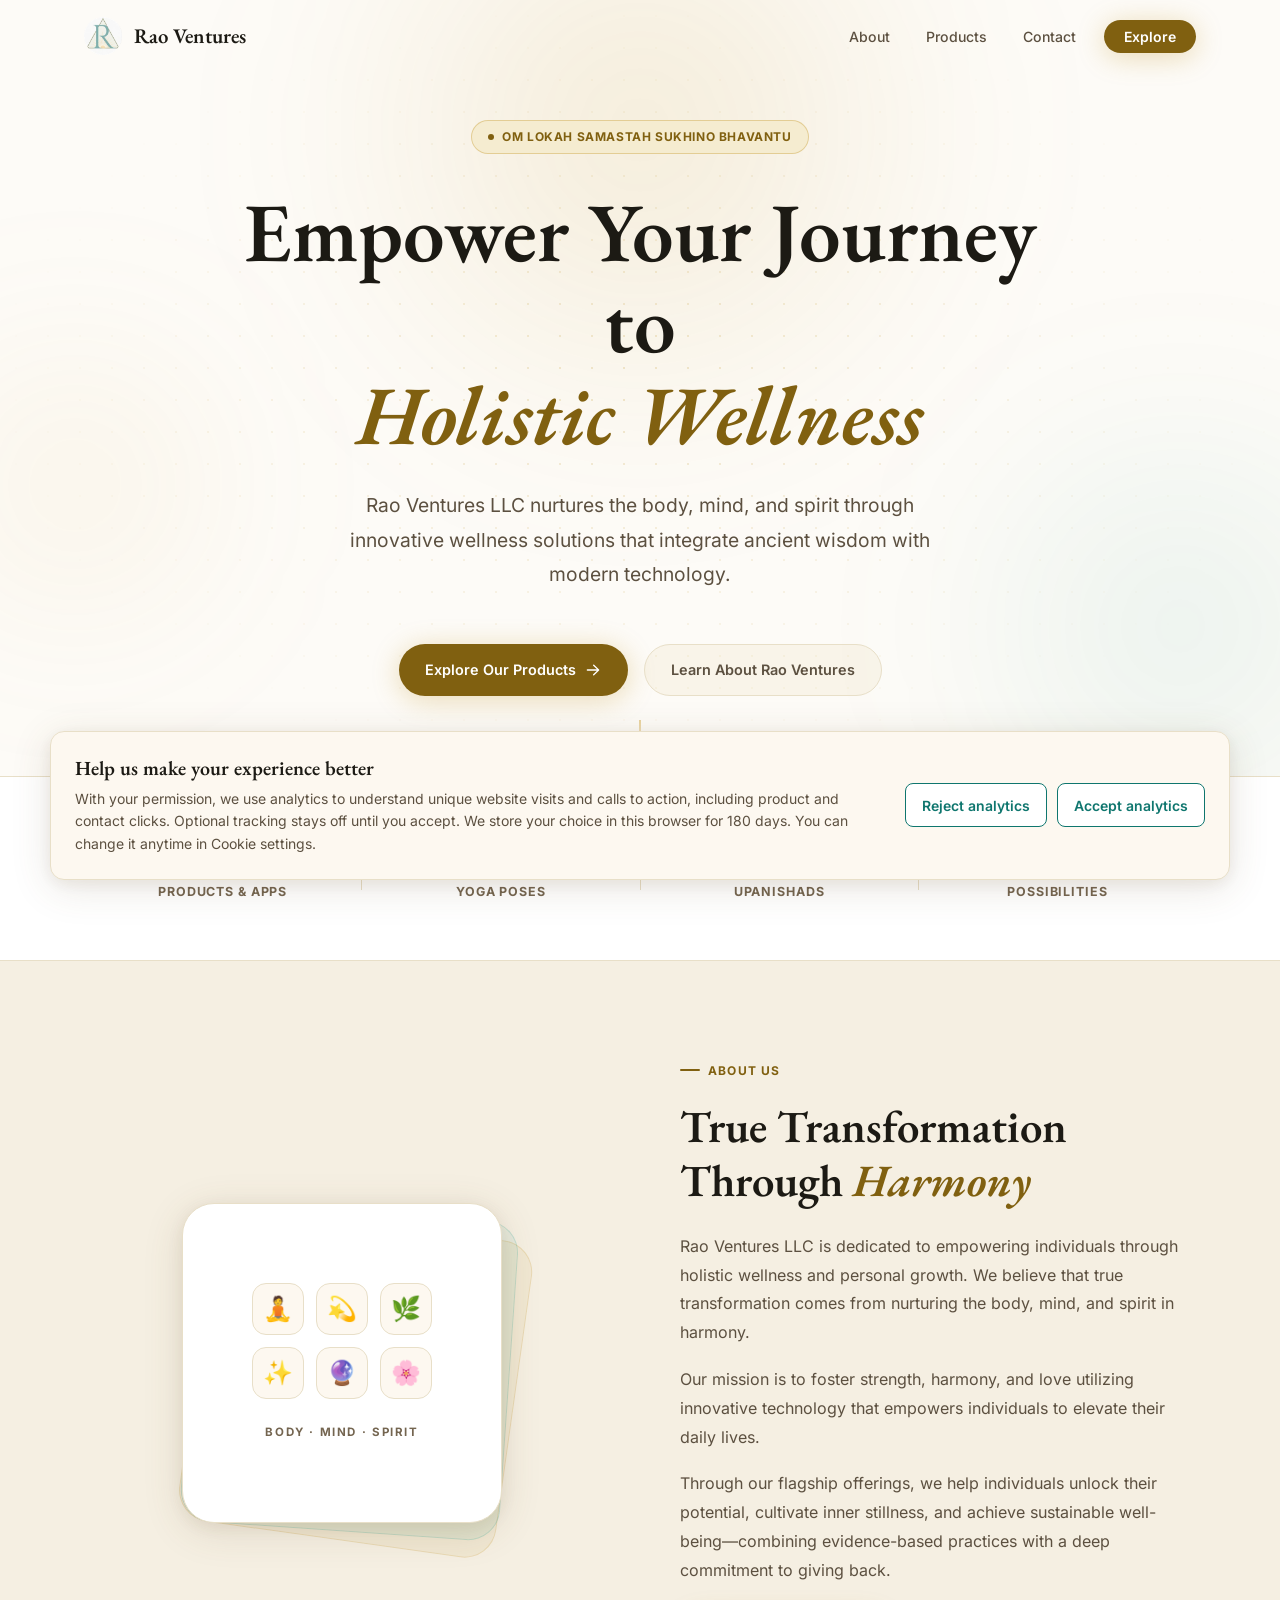
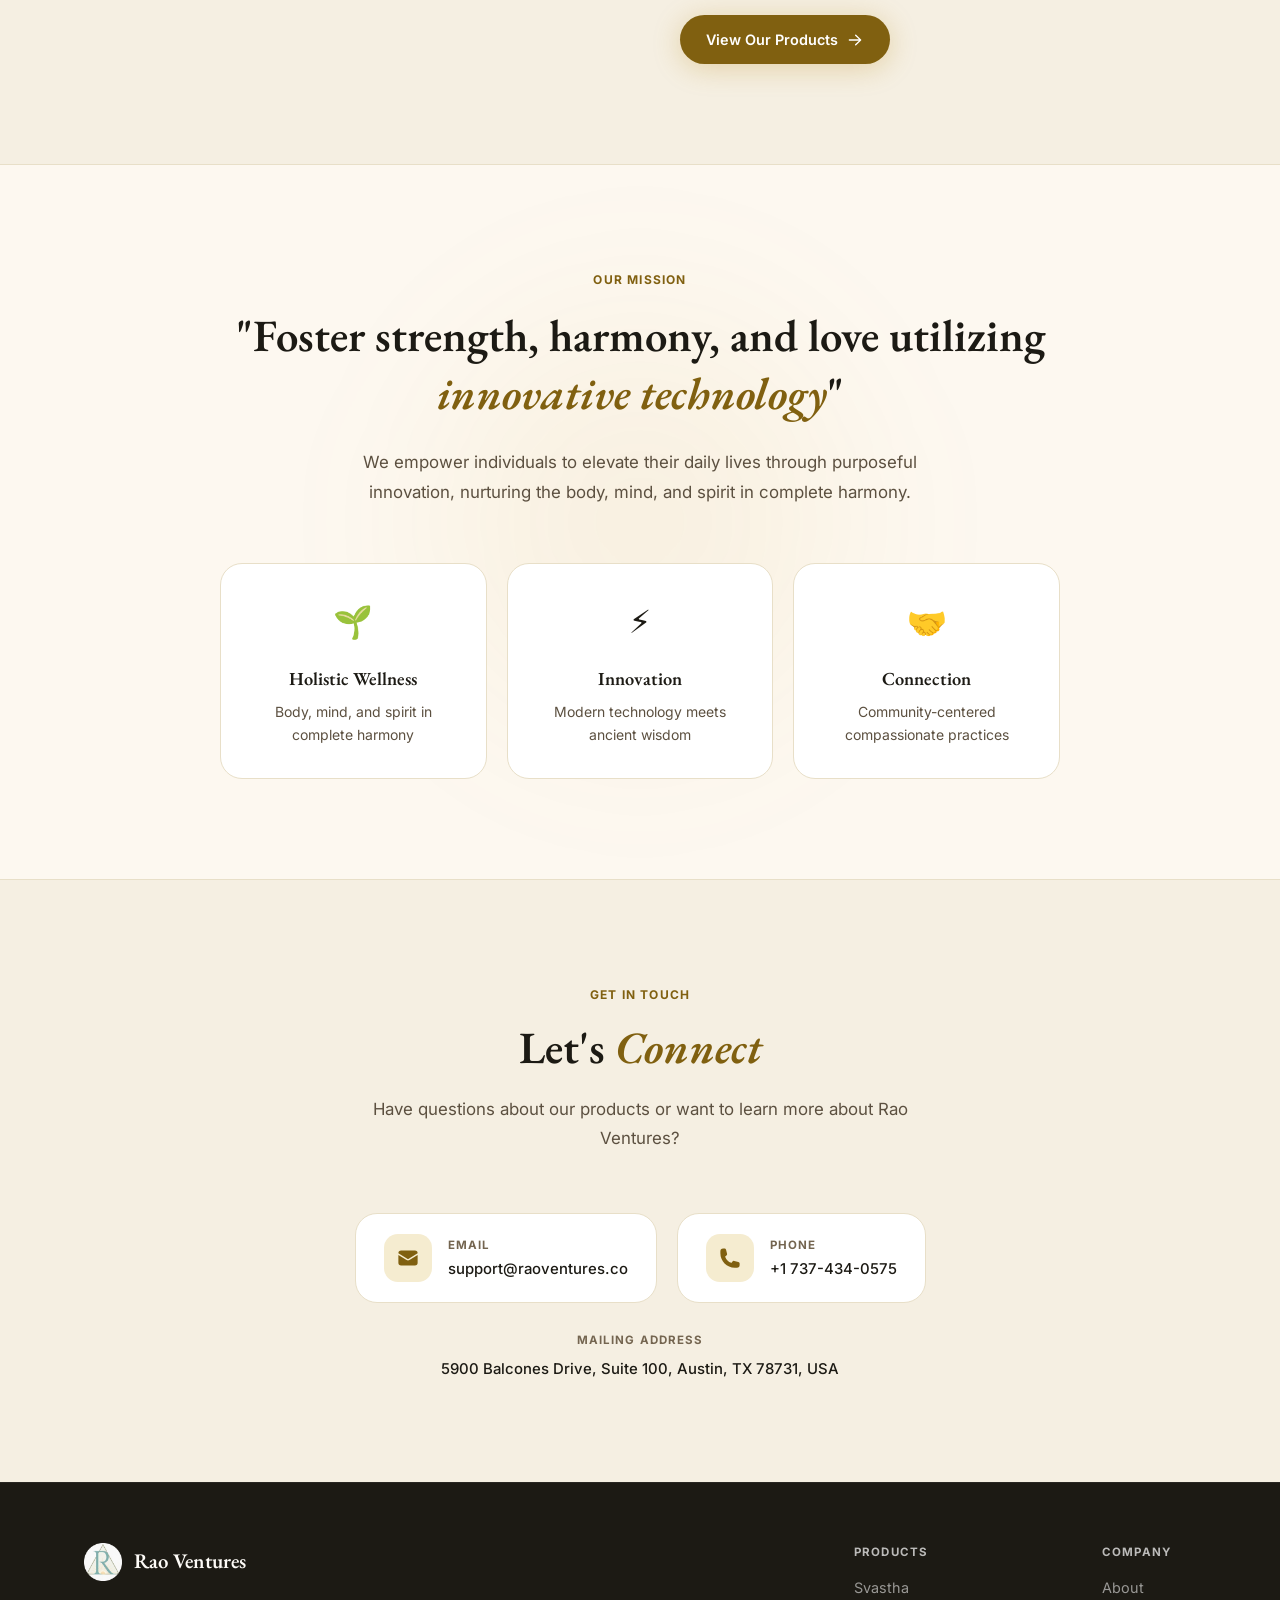
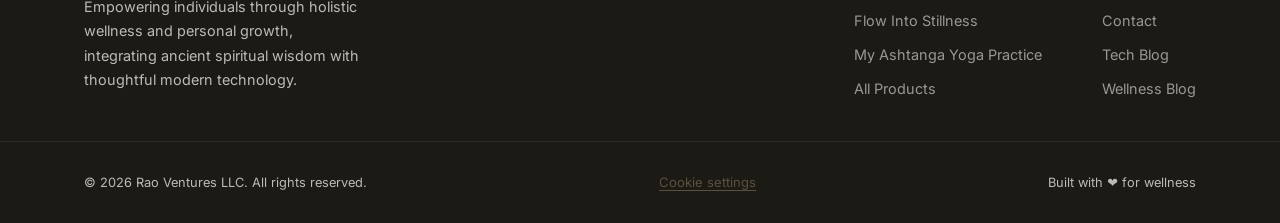
==== commit bb175dc9: "feat: implement cookie consent banner and optional analytics tracking" ====
--- a/index.html
+++ b/index.html
@@ -53,7 +53,7 @@
   <!-- Analytics loads after the page is ready; see main.js. -->
 </head>
 
-<body class="home-page">
+<body class="home-page" data-website-analytics>
   <a class="skip-link" href="#main-content">Skip to main content</a>
 
   <!-- Navigation -->
@@ -70,7 +70,7 @@
         <li><a href="#about" class="nav-link">About</a></li>
         <li><a href="products.html" class="nav-link">Products</a></li>
         <li><a href="#contact" class="nav-link">Contact</a></li>
-        <li><a href="products.html" class="nav-cta" id="nav-explore-btn">Explore</a></li>
+        <li><a href="products.html" class="nav-cta" id="nav-explore-btn" data-cta="nav-explore-btn">Explore</a></li>
       </ul>
       <button class="nav-toggle" id="nav-toggle" type="button" aria-label="Toggle navigation menu" aria-expanded="false"
         aria-controls="nav-mobile-menu">
@@ -109,7 +109,7 @@
         ancient wisdom with modern technology.
       </p>
       <div class="hero-actions">
-        <a href="products.html" class="btn btn-primary" id="hero-explore-btn">
+        <a href="products.html" class="btn btn-primary" id="hero-explore-btn" data-cta="hero-explore-btn">
           <span>Explore Our Products</span>
           <svg xmlns="http://www.w3.org/2000/svg" viewBox="0 0 20 20" fill="currentColor" aria-hidden="true">
             <path fill-rule="evenodd"
@@ -117,7 +117,7 @@
               clip-rule="evenodd" />
           </svg>
         </a>
-        <a href="#about" class="btn btn-ghost" id="hero-about-btn">Learn About Rao Ventures</a>
+        <a href="#about" class="btn btn-ghost" id="hero-about-btn" data-cta="hero-about-btn">Learn About Rao Ventures</a>
       </div>
     </div>
     <div class="hero-scroll-indicator" aria-hidden="true">
@@ -188,7 +188,7 @@
             Through our flagship offerings, we help individuals unlock their potential, cultivate inner stillness, and
             achieve sustainable well-being—combining evidence-based practices with a deep commitment to giving back.
           </p>
-          <a href="products.html" class="btn btn-primary" id="about-products-btn">
+          <a href="products.html" class="btn btn-primary" id="about-products-btn" data-cta="about-products-btn">
             <span>View Our Products</span>
             <svg xmlns="http://www.w3.org/2000/svg" viewBox="0 0 20 20" fill="currentColor" aria-hidden="true">
               <path fill-rule="evenodd"
@@ -246,7 +246,7 @@
         <h2 id="contact-title" class="section-title">Let's <em>Connect</em></h2>
         <p class="section-subtitle">Have questions about our products or want to learn more about Rao Ventures?</p>
         <div class="contact-methods">
-          <a href="mailto:support@raoventures.co" class="contact-method" id="contact-email">
+          <a href="mailto:support@raoventures.co" class="contact-method" id="contact-email" data-cta="contact-email">
             <div class="contact-method-icon" aria-hidden="true">
               <svg xmlns="http://www.w3.org/2000/svg" viewBox="0 0 24 24" fill="currentColor">
                 <path d="M1.5 8.67v8.58a3 3 0 003 3h15a3 3 0 003-3V8.67l-8.928 5.493a3 3 0 01-3.144 0L1.5 8.67z" />
@@ -259,7 +259,7 @@
               <span class="contact-method-value">support@raoventures.co</span>
             </div>
           </a>
-          <a href="tel:+17374340575" class="contact-method" id="contact-phone">
+          <a href="tel:+17374340575" class="contact-method" id="contact-phone" data-cta="contact-phone">
             <div class="contact-method-icon" aria-hidden="true">
               <svg xmlns="http://www.w3.org/2000/svg" viewBox="0 0 24 24" fill="currentColor">
                 <path fill-rule="evenodd"
@@ -320,10 +320,24 @@
     <div class="footer-bottom">
       <div class="container footer-bottom-inner">
         <p class="footer-copy">© 2026 Rao Ventures LLC. All rights reserved.</p>
+        <button class="cookie-settings" type="button" data-cookie-settings hidden>Cookie settings</button>
         <p class="footer-made">Built with ❤️ for wellness</p>
       </div>
     </div>
   </footer>
+
+  <section class="cookie-banner" aria-labelledby="cookie-title" aria-describedby="cookie-description" hidden>
+    <div class="cookie-banner-copy">
+      <h2 id="cookie-title">Help us make your experience better</h2>
+      <p id="cookie-description">With your permission, we use analytics to understand unique website visits and calls to action, including product and contact clicks.
+        Optional tracking stays off until you accept. We store your choice in this browser for 180 days.
+        You can change it anytime in Cookie settings.</p>
+    </div>
+    <div class="cookie-banner-actions">
+      <button class="cookie-choice" type="button" data-cookie-choice="rejected">Reject analytics</button>
+      <button class="cookie-choice" type="button" data-cookie-choice="accepted">Accept analytics</button>
+    </div>
+  </section>
 
   <script src="main.js" defer></script>
 </body>
--- a/styles.css
+++ b/styles.css
@@ -1370,7 +1370,18 @@
   color: var(--teal-dark);
 }
 
+.robot-preview-links {
+  display: flex;
+  flex-wrap: wrap;
+  align-items: center;
+  gap: 4px 24px;
+  margin-top: 1rem;
+}
+
 .robot-preview-links a {
+  display: inline-flex;
+  align-items: center;
+  min-height: 44px;
   font-family: var(--font-ui);
   font-size: 0.875rem;
   color: var(--teal-dark);
@@ -1837,6 +1848,20 @@
   --text-tert: #746550;
 }
 
+.home-page .hero {
+  min-height: 0;
+  align-items: flex-start;
+  padding-top: 120px;
+}
+
+.home-page .hero-scroll-indicator {
+  bottom: 16px;
+}
+
+.home-page .scroll-line {
+  height: 40px;
+}
+
 .home-page .footer-tagline,
 .home-page .footer-col-title,
 .home-page .footer-copy,
@@ -1868,7 +1893,13 @@
 }
 
 @media (max-width: 768px) {
+  .home-page .hero {
+    padding-top: 104px;
+  }
+
   .home-page .hero-content {
+    padding-top: 0;
+    padding-bottom: 40px;
     padding-inline: 24px;
   }
 }
@@ -1891,7 +1922,9 @@
   background: var(--cream);
   padding: 16px 0 80px;
 }
-.robot-legal .legal-container { max-width: 1040px; }
+.robot-legal .legal-container {
+  max-width: 1040px;
+}
 .robot-legal .legal-card {
   background: var(--surface);
   padding: clamp(24px, 6vw, 64px);
@@ -1929,3 +1962,99 @@
   margin-top: 32px;
   padding-top: 24px;
 }
+
+/* Cookie consent shares the site's warm surface and teal accents. */
+.cookie-banner[hidden],
+.cookie-settings[hidden] {
+  display: none;
+}
+
+.cookie-banner {
+  position: fixed;
+  z-index: 2000;
+  inset: auto 20px 20px;
+  max-width: 1180px;
+  margin-inline: auto;
+  display: flex;
+  align-items: center;
+  gap: 28px;
+  padding: 24px;
+  max-height: calc(100dvh - 40px);
+  overflow-y: auto;
+  color: var(--text);
+  background: var(--surface-warm);
+  border: 1px solid var(--border);
+  border-radius: var(--radius-md);
+  box-shadow: var(--shadow-lg);
+}
+
+.cookie-banner-copy {
+  flex: 1;
+}
+
+.cookie-banner h2 {
+  margin: 0 0 8px;
+  font-family: var(--font-sans);
+  font-size: 20px;
+  line-height: 1.2;
+}
+
+.cookie-banner p {
+  color: var(--text-sec);
+  font-size: 14px;
+  line-height: 1.6;
+}
+
+.cookie-banner-actions {
+  display: flex;
+  gap: 10px;
+  flex-wrap: wrap;
+}
+
+.cookie-choice {
+  min-height: 44px;
+  padding: 12px 16px;
+  border: 1px solid var(--teal-dark);
+  border-radius: var(--radius-sm);
+  background: var(--surface);
+  color: var(--teal-dark);
+  font: 600 14px var(--font-ui);
+  cursor: pointer;
+}
+
+.cookie-choice:hover {
+  background: var(--teal-pale);
+}
+
+.cookie-settings {
+  border: 0;
+  padding: 10px 0;
+  background: transparent;
+  color: var(--text-sec);
+  font: inherit;
+  font-size: 13px;
+  text-decoration: underline;
+  text-underline-offset: 3px;
+  cursor: pointer;
+}
+
+.cookie-choice:focus-visible,
+.cookie-settings:focus-visible {
+  outline: 3px solid var(--teal-dark);
+  outline-offset: 3px;
+}
+
+@media (max-width: 768px) {
+  .cookie-banner {
+    inset: auto 12px 12px;
+    padding: 20px;
+    flex-direction: column;
+    align-items: stretch;
+    gap: 16px;
+    max-height: calc(100dvh - 24px);
+  }
+
+  .cookie-choice {
+    flex: 1 1 180px;
+  }
+}
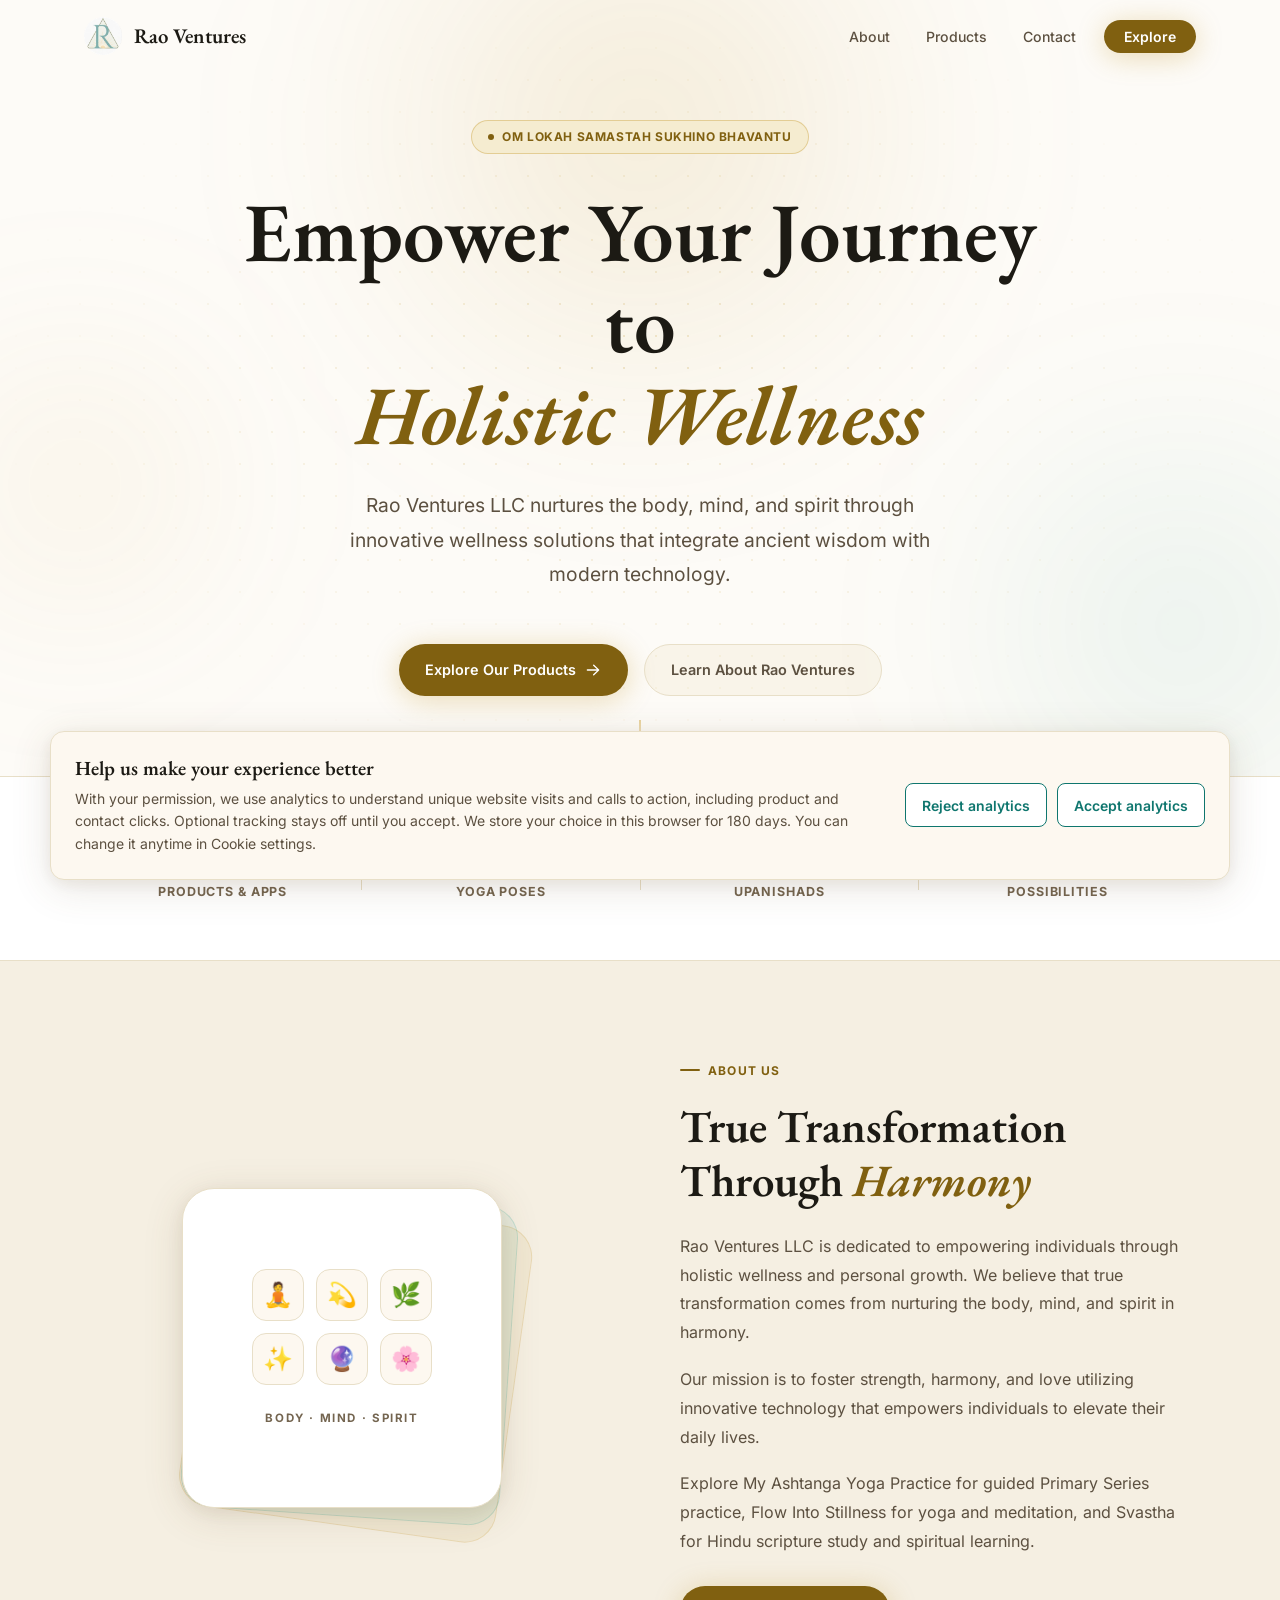
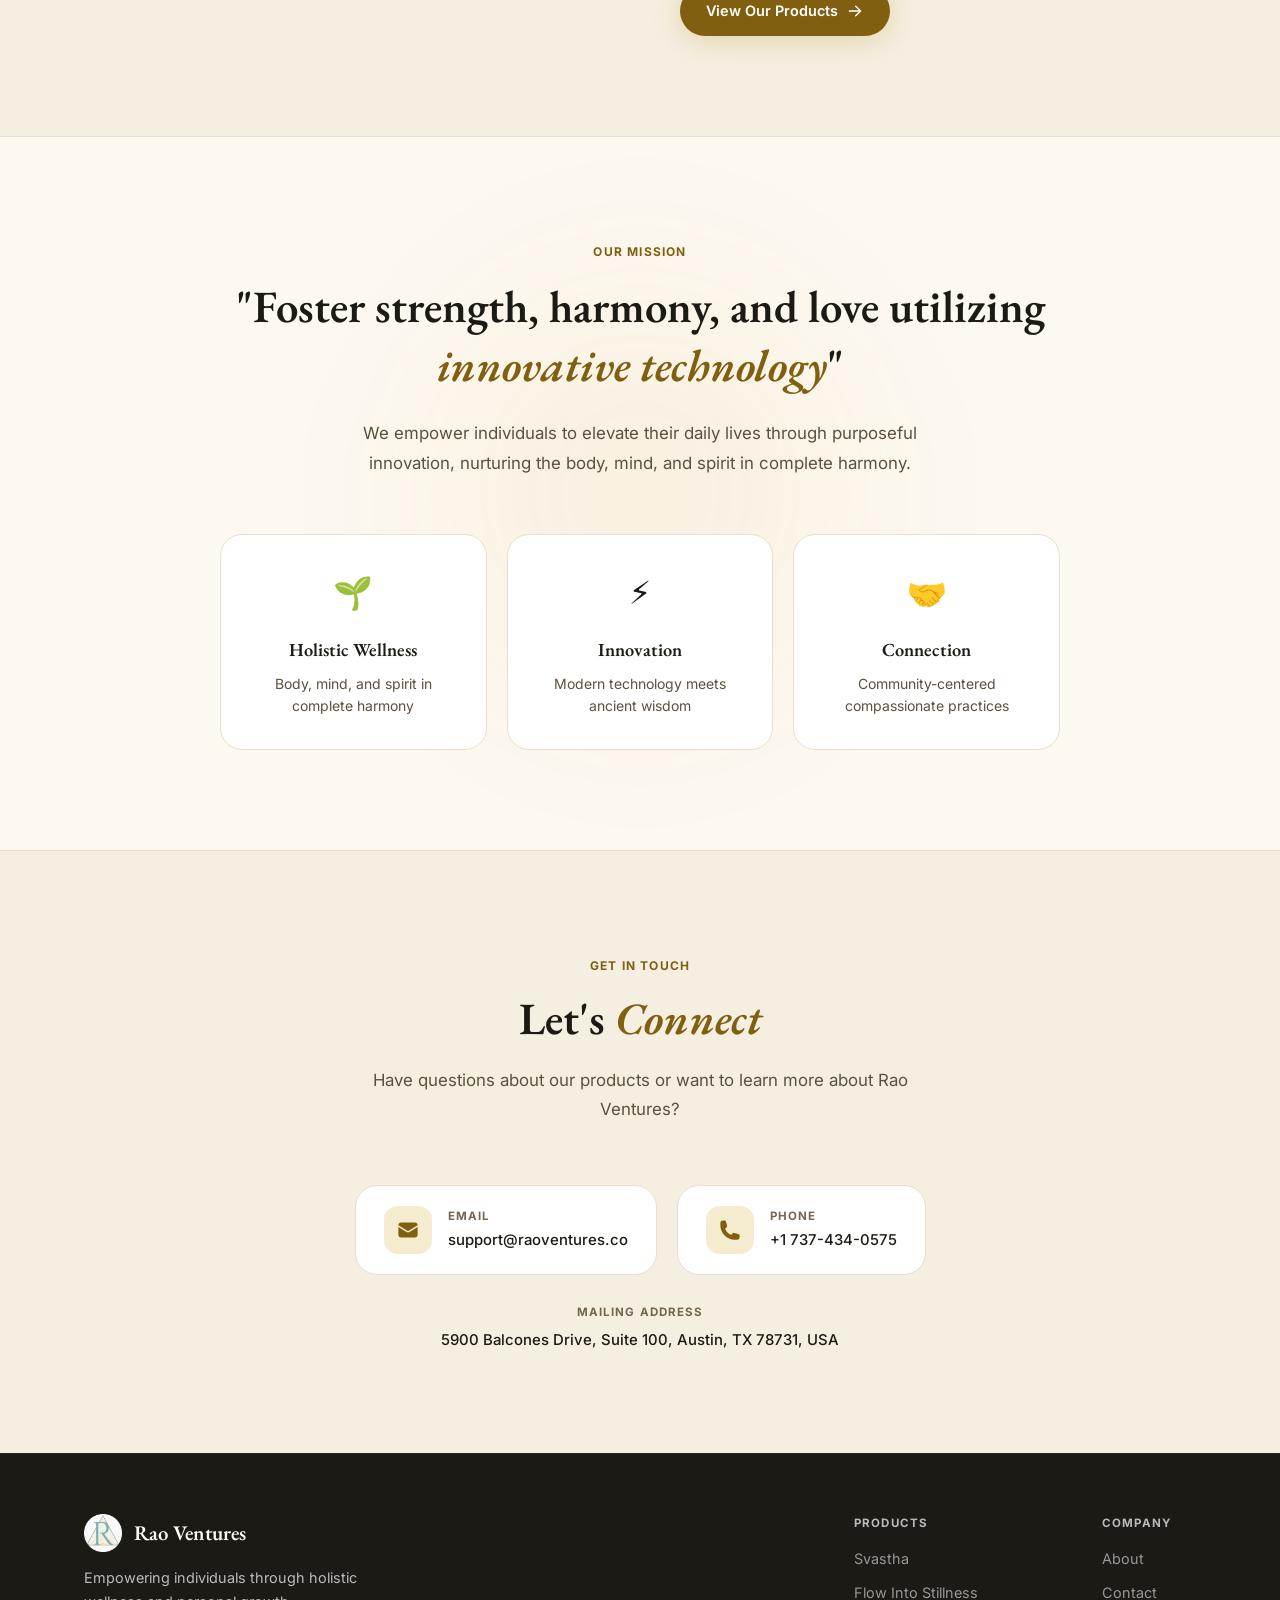
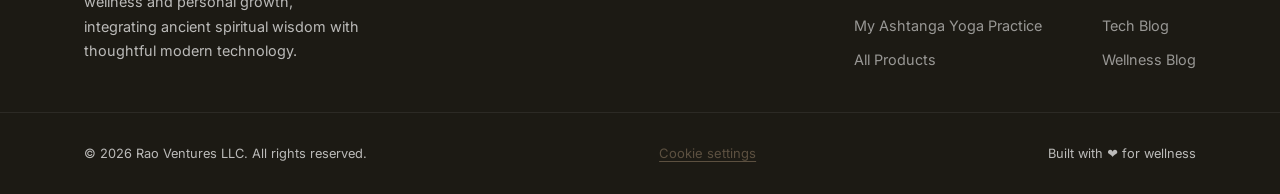
==== commit 76644f92: "feat: add SEO metadata, sitemap, and robots.txt for improved search visibility" ====
--- a/index.html
+++ b/index.html
@@ -4,20 +4,27 @@
 <head>
   <meta charset="UTF-8" />
   <meta name="viewport" content="width=device-width, initial-scale=1.0" />
-  <title>Rao Ventures — Holistic Wellness & Innovation</title>
-  <meta name="description"
-    content="Rao Ventures LLC empowers individuals through holistic wellness and personal growth, integrating modern technologies with compassionate, community-centered practices." />
-  <meta name="keywords"
-    content="Rao Ventures, wellness, yoga, meditation, technology, holistic health, Svastha, Flow Into Stillness" />
+  <title>Rao Ventures — Yoga Apps &amp; Holistic Wellness</title>
+  <meta name="description" content="Discover yoga, meditation, and spiritual learning with Rao Ventures: My Ashtanga Yoga Practice, Flow Into Stillness, and Svastha." />
+  <link rel="canonical" href="https://raoventures.co/" />
+  <meta property="og:site_name" content="Rao Ventures" />
+  <meta property="og:locale" content="en_US" />
+  <meta property="og:type" content="website" />
+  <meta property="og:title" content="Rao Ventures — Yoga Apps &amp; Holistic Wellness" />
+  <meta property="og:description" content="Discover yoga, meditation, and spiritual learning with Rao Ventures: My Ashtanga Yoga Practice, Flow Into Stillness, and Svastha." />
+  <meta property="og:url" content="https://raoventures.co/" />
+  <meta property="og:image" content="https://raoventures.co/images/r_logo.png" />
+  <meta property="og:image:width" content="128" />
+  <meta property="og:image:height" content="128" />
+  <meta property="og:image:alt" content="Rao Ventures logo" />
+  <meta name="twitter:card" content="summary" />
+  <meta name="twitter:site" content="@rao_ventures" />
+  <meta name="twitter:title" content="Rao Ventures — Yoga Apps &amp; Holistic Wellness" />
+  <meta name="twitter:description" content="Discover yoga, meditation, and spiritual learning with Rao Ventures: My Ashtanga Yoga Practice, Flow Into Stillness, and Svastha." />
+  <meta name="twitter:image" content="https://raoventures.co/images/r_logo.png" />
+  <meta name="twitter:image:alt" content="Rao Ventures logo" />
+
   <meta name="author" content="Rao Ventures LLC" />
-  <meta property="og:title" content="Rao Ventures — Holistic Wellness & Innovation" />
-  <meta property="og:description" content="Empowering individuals through holistic wellness and personal growth." />
-  <meta property="og:url" content="https://raoventures.co" />
-  <meta property="og:type" content="website" />
-  <meta name="twitter:card" content="summary_large_image" />
-  <meta name="twitter:site" content="@rao_ventures" />
-  <link rel="canonical" href="https://raoventures.co" />
-
   <!-- Local fonts avoid a blocking Google Fonts stylesheet and extra connections. -->
   <link rel="preload" href="fonts/eb-garamond-latin-normal.woff2" as="font" type="font/woff2" crossorigin />
   <link rel="preload" href="fonts/eb-garamond-latin-italic.woff2" as="font" type="font/woff2" crossorigin />
@@ -51,6 +58,34 @@
   <link rel="icon" type="image/png" href="images/r_logo.png" />
 
   <!-- Analytics loads after the page is ready; see main.js. -->
+  <script type="application/ld+json">
+{
+  "@context": "https://schema.org",
+  "@graph": [
+    {
+      "@type": "Organization",
+      "@id": "https://raoventures.co/#organization",
+      "name": "Rao Ventures",
+      "legalName": "Rao Ventures LLC",
+      "url": "https://raoventures.co/",
+      "logo": "https://raoventures.co/images/r_logo.png",
+      "email": "support@raoventures.co",
+      "telephone": "+1-737-434-0575"
+    },
+    {
+      "@type": "WebSite",
+      "@id": "https://raoventures.co/#website",
+      "url": "https://raoventures.co/",
+      "name": "Rao Ventures",
+      "alternateName": "Rao Ventures LLC",
+      "publisher": {
+        "@id": "https://raoventures.co/#organization"
+      },
+      "inLanguage": "en"
+    }
+  ]
+}
+  </script>
 </head>
 
 <body class="home-page" data-website-analytics>
@@ -59,7 +94,7 @@
   <!-- Navigation -->
   <nav id="navbar" role="navigation" aria-label="Main navigation">
     <div class="nav-inner container">
-      <a href="index.html" class="nav-brand" aria-label="Rao Ventures Home">
+      <a href="/" class="nav-brand" aria-label="Rao Ventures Home">
         <picture>
           <source srcset="images/r_logo.webp" type="image/webp" />
           <img src="images/r_logo.png" alt="Rao Ventures logo" class="nav-logo-img" width="38" height="38" />
@@ -185,8 +220,9 @@
             individuals to elevate their daily lives.
           </p>
           <p class="about-para">
-            Through our flagship offerings, we help individuals unlock their potential, cultivate inner stillness, and
-            achieve sustainable well-being—combining evidence-based practices with a deep commitment to giving back.
+            Explore <a href="products.html#ashtanga">My Ashtanga Yoga Practice</a> for guided Primary Series practice,
+            <a href="products.html#flow">Flow Into Stillness</a> for yoga and meditation, and
+            <a href="products.html#svastha">Svastha</a> for Hindu scripture study and spiritual learning.
           </p>
           <a href="products.html" class="btn btn-primary" id="about-products-btn" data-cta="about-products-btn">
             <span>View Our Products</span>
@@ -287,7 +323,7 @@
   <footer class="footer" role="contentinfo">
     <div class="container footer-inner">
       <div class="footer-brand">
-        <a href="index.html" class="nav-brand" aria-label="Rao Ventures Home">
+        <a href="/" class="nav-brand" aria-label="Rao Ventures Home">
           <picture>
             <source srcset="images/r_logo.webp" type="image/webp" />
             <img src="images/r_logo.png" alt="Rao Ventures logo" class="nav-logo-img" width="38" height="38" />
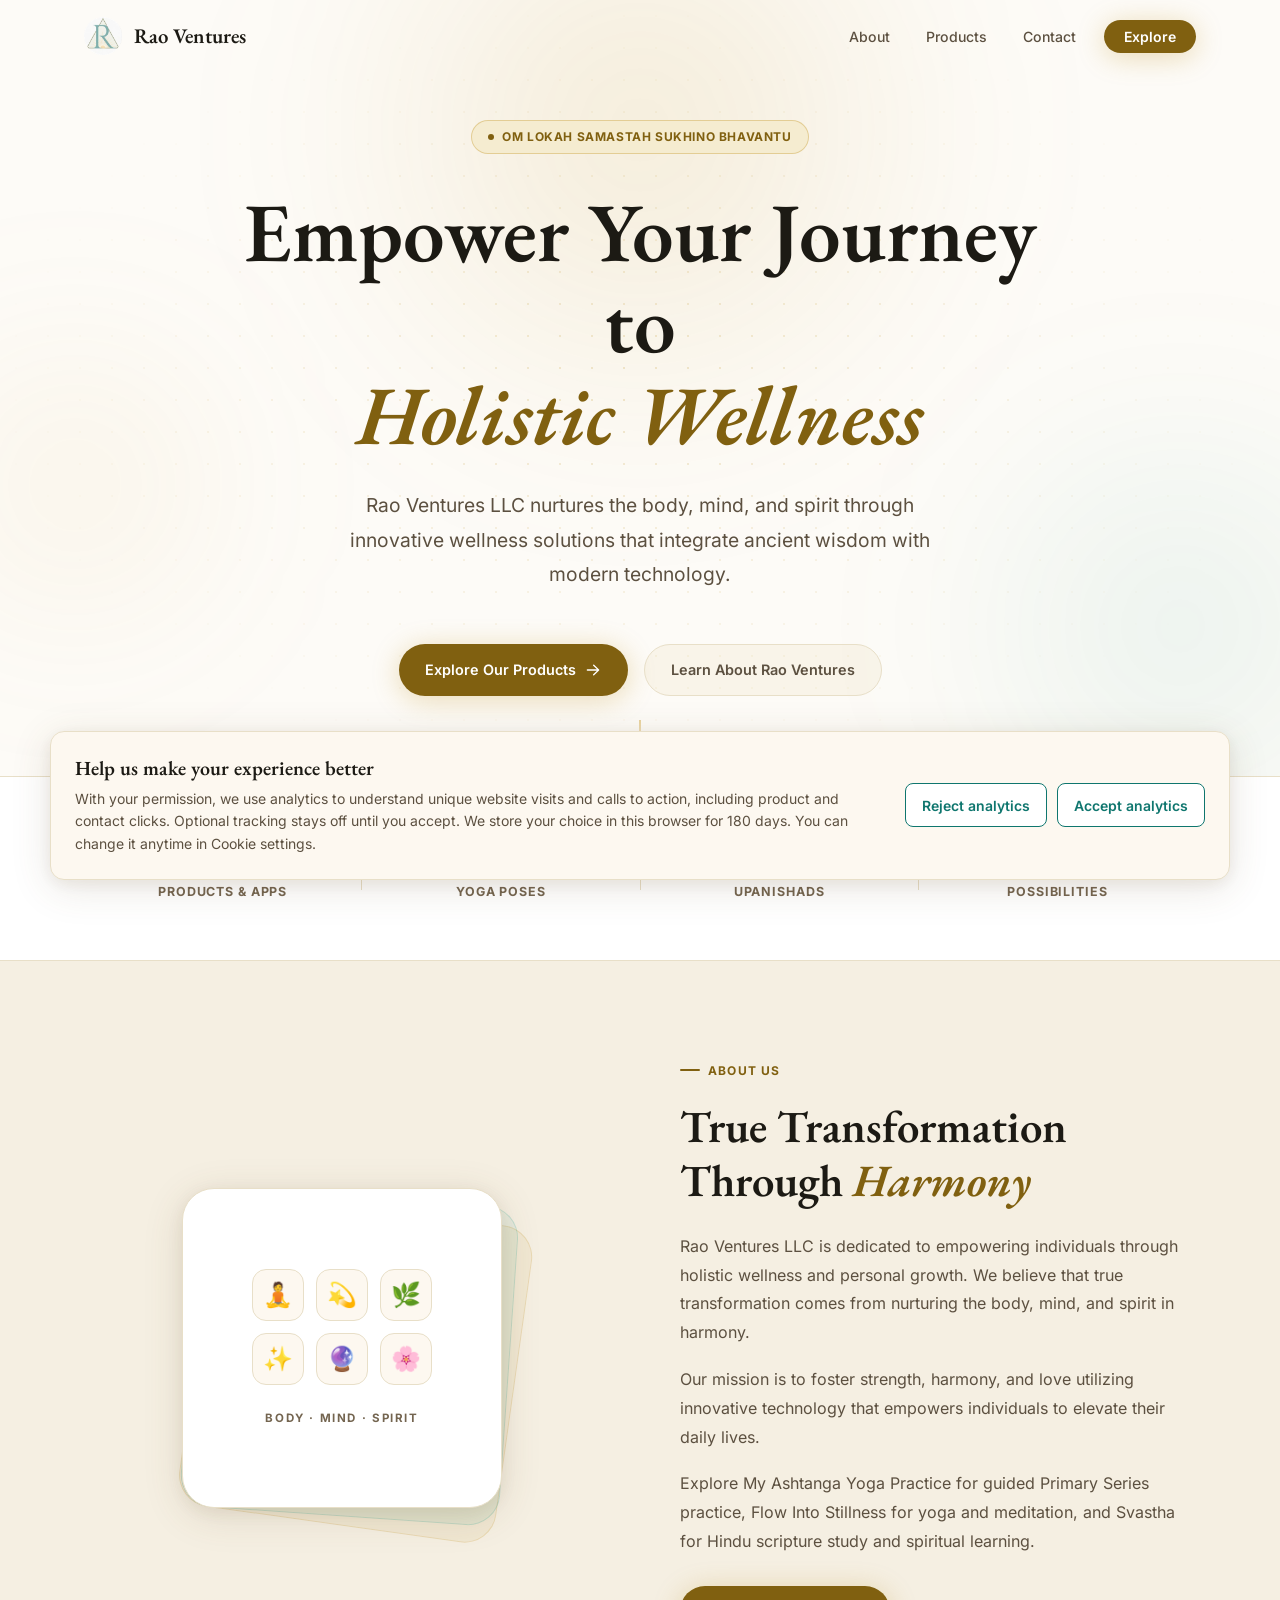
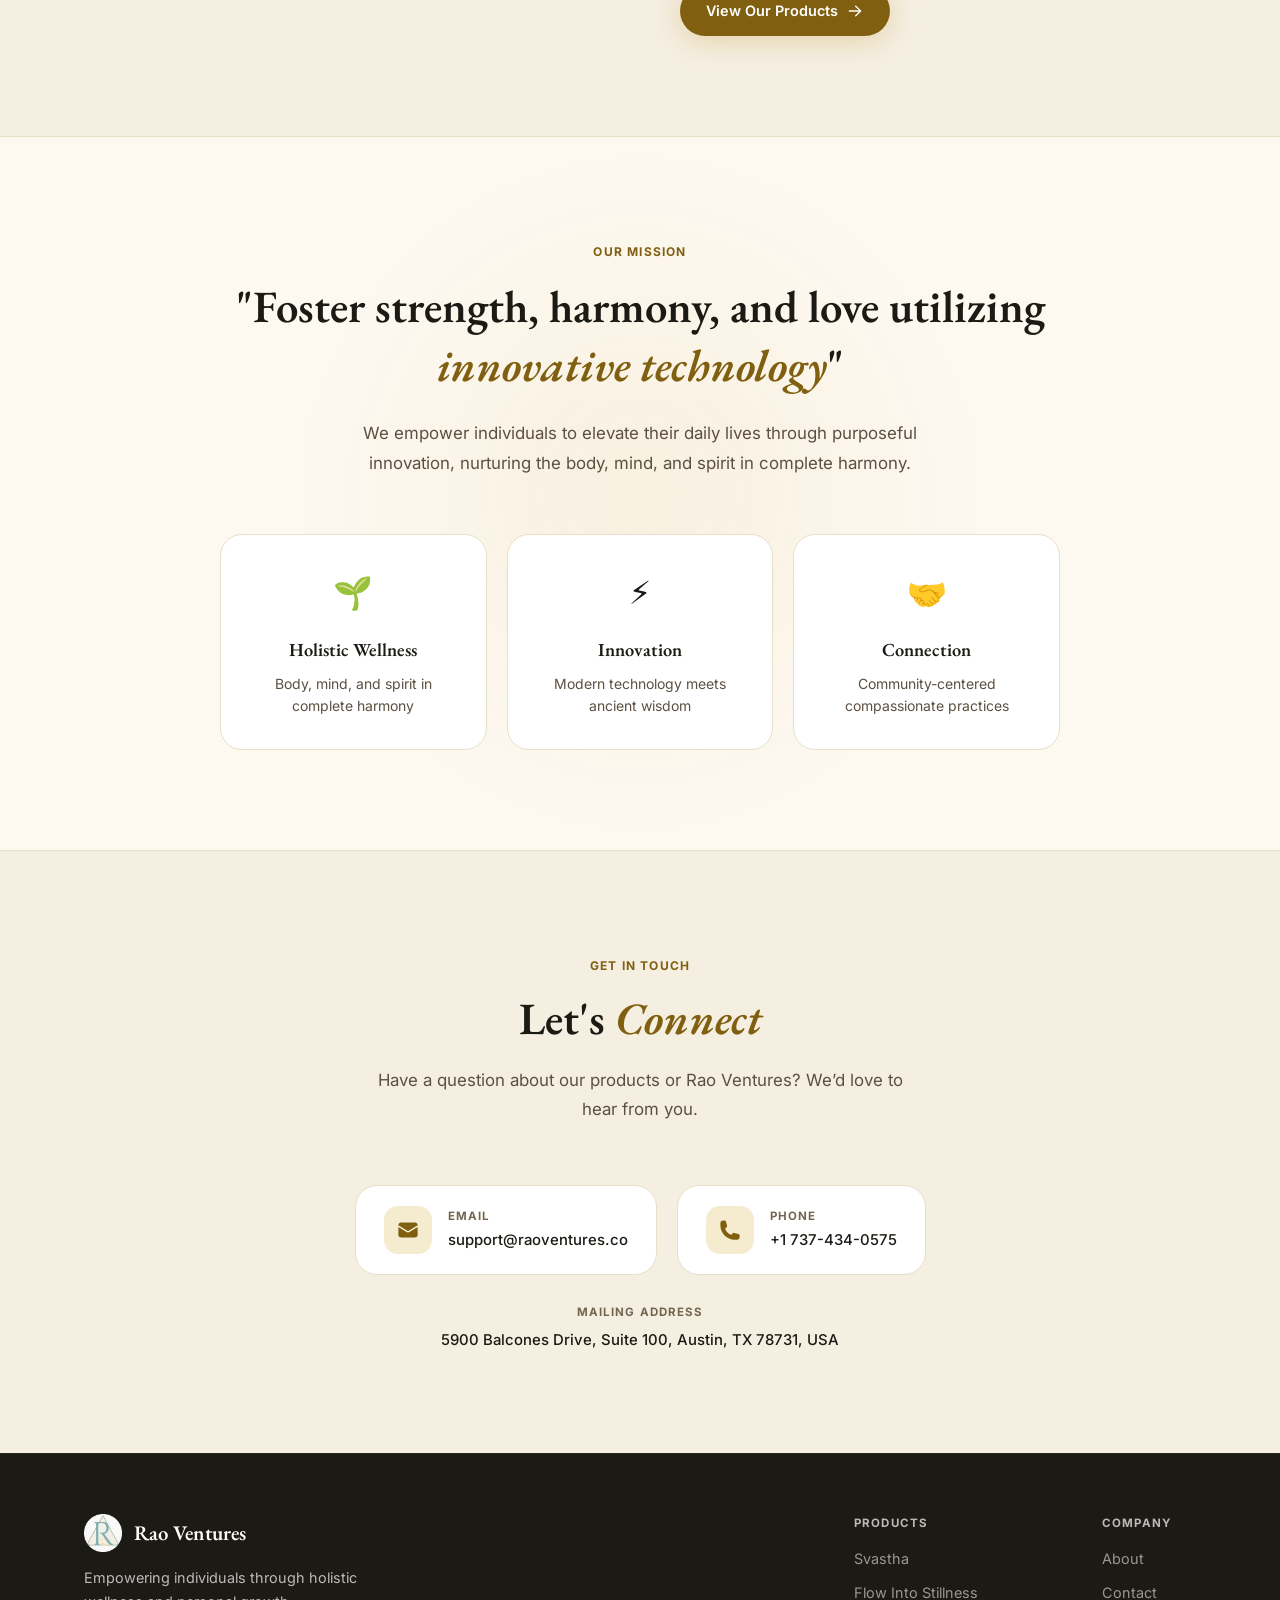
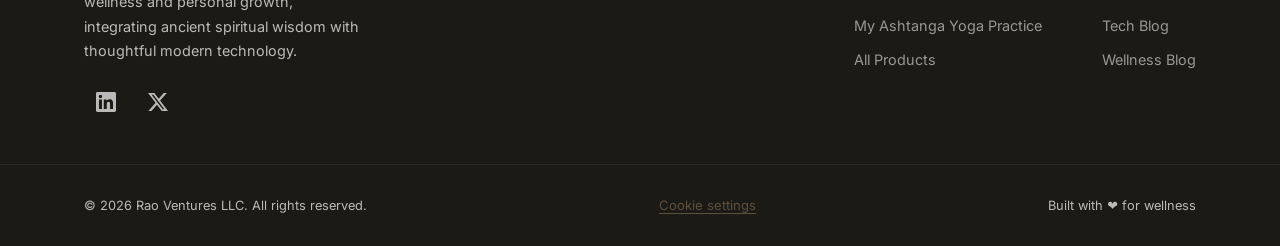
==== commit 7efbb124: "feat: add social media links to footer" ====
--- a/index.html
+++ b/index.html
@@ -174,7 +174,7 @@
       </div>
       <div class="stat-divider" aria-hidden="true"></div>
       <div class="stat">
-        <span class="stat-number">7+</span>
+        <span class="stat-number">8+</span>
         <span class="stat-label">Upanishads</span>
       </div>
       <div class="stat-divider" aria-hidden="true"></div>
@@ -280,7 +280,7 @@
       <div class="contact-inner">
         <div class="section-label">Get In Touch</div>
         <h2 id="contact-title" class="section-title">Let's <em>Connect</em></h2>
-        <p class="section-subtitle">Have questions about our products or want to learn more about Rao Ventures?</p>
+        <p class="section-subtitle">Have a question about our products or Rao Ventures? We’d love to hear from you.</p>
         <div class="contact-methods">
           <a href="mailto:support@raoventures.co" class="contact-method" id="contact-email" data-cta="contact-email">
             <div class="contact-method-icon" aria-hidden="true">
@@ -332,6 +332,20 @@
         </a>
         <p class="footer-tagline">Empowering individuals through holistic wellness and personal growth, integrating
           ancient spiritual wisdom with thoughtful modern technology.</p>
+        <div class="footer-socials">
+          <a href="https://www.linkedin.com/company/rao-ventures" class="footer-social" data-cta="footer-linkedin"
+            target="_blank" rel="noopener noreferrer" aria-label="Follow Rao Ventures on LinkedIn (opens in a new tab)">
+            <svg xmlns="http://www.w3.org/2000/svg" viewBox="0 0 24 24" width="20" height="20" fill="currentColor" aria-hidden="true">
+              <path d="M20.447 20.452h-3.554v-5.569c0-1.328-.027-3.037-1.852-3.037-1.853 0-2.136 1.445-2.136 2.939v5.667H9.351V9h3.414v1.561h.049c.476-.9 1.637-1.85 3.37-1.85 3.601 0 4.267 2.37 4.267 5.455v6.286ZM5.337 7.433a2.062 2.062 0 1 1 0-4.124 2.062 2.062 0 0 1 0 4.124ZM7.119 20.452H3.555V9h3.564v11.452ZM22.225 0H1.771C.792 0 0 .774 0 1.729v20.542C0 23.227.792 24 1.771 24h20.451C23.2 24 24 23.227 24 22.271V1.729C24 .774 23.2 0 22.222 0h.003Z" />
+            </svg>
+          </a>
+          <a href="https://x.com/rao_ventures" class="footer-social" data-cta="footer-x"
+            target="_blank" rel="noopener noreferrer" aria-label="Follow Rao Ventures on X (opens in a new tab)">
+            <svg xmlns="http://www.w3.org/2000/svg" viewBox="0 0 24 24" width="20" height="20" fill="currentColor" aria-hidden="true">
+              <path d="M18.901 1.153h3.68l-8.04 9.19L24 22.846h-7.406l-5.8-7.584-6.64 7.584H.47l8.6-9.835L0 1.154h7.594l5.243 6.932 6.064-6.933Zm-1.29 19.49h2.039L6.487 3.24H4.3l13.31 17.403Z" />
+            </svg>
+          </a>
+        </div>
       </div>
       <nav class="footer-links" aria-label="Footer navigation">
         <div class="footer-col">
@@ -378,4 +392,4 @@
   <script src="main.js" defer></script>
 </body>
 
-</html>+</html>
--- a/styles.css
+++ b/styles.css
@@ -1075,6 +1075,34 @@
   color: var(--gold-light);
 }
 
+.footer-socials {
+  display: flex;
+  gap: 8px;
+  margin-top: 16px;
+}
+
+.footer-social {
+  display: inline-flex;
+  align-items: center;
+  justify-content: center;
+  width: 44px;
+  height: 44px;
+  border-radius: var(--radius-sm);
+  color: rgba(255, 255, 255, 0.7);
+  transition: color var(--dur) var(--ease), background-color var(--dur) var(--ease);
+}
+
+.footer-social:hover,
+.footer-social:focus-visible {
+  color: #fff;
+  background-color: rgba(255, 255, 255, 0.1);
+}
+
+.footer-social:focus-visible {
+  outline: 2px solid var(--gold-light);
+  outline-offset: 3px;
+}
+
 .footer-bottom {
   border-top: 1px solid rgba(255, 255, 255, 0.07);
 }
